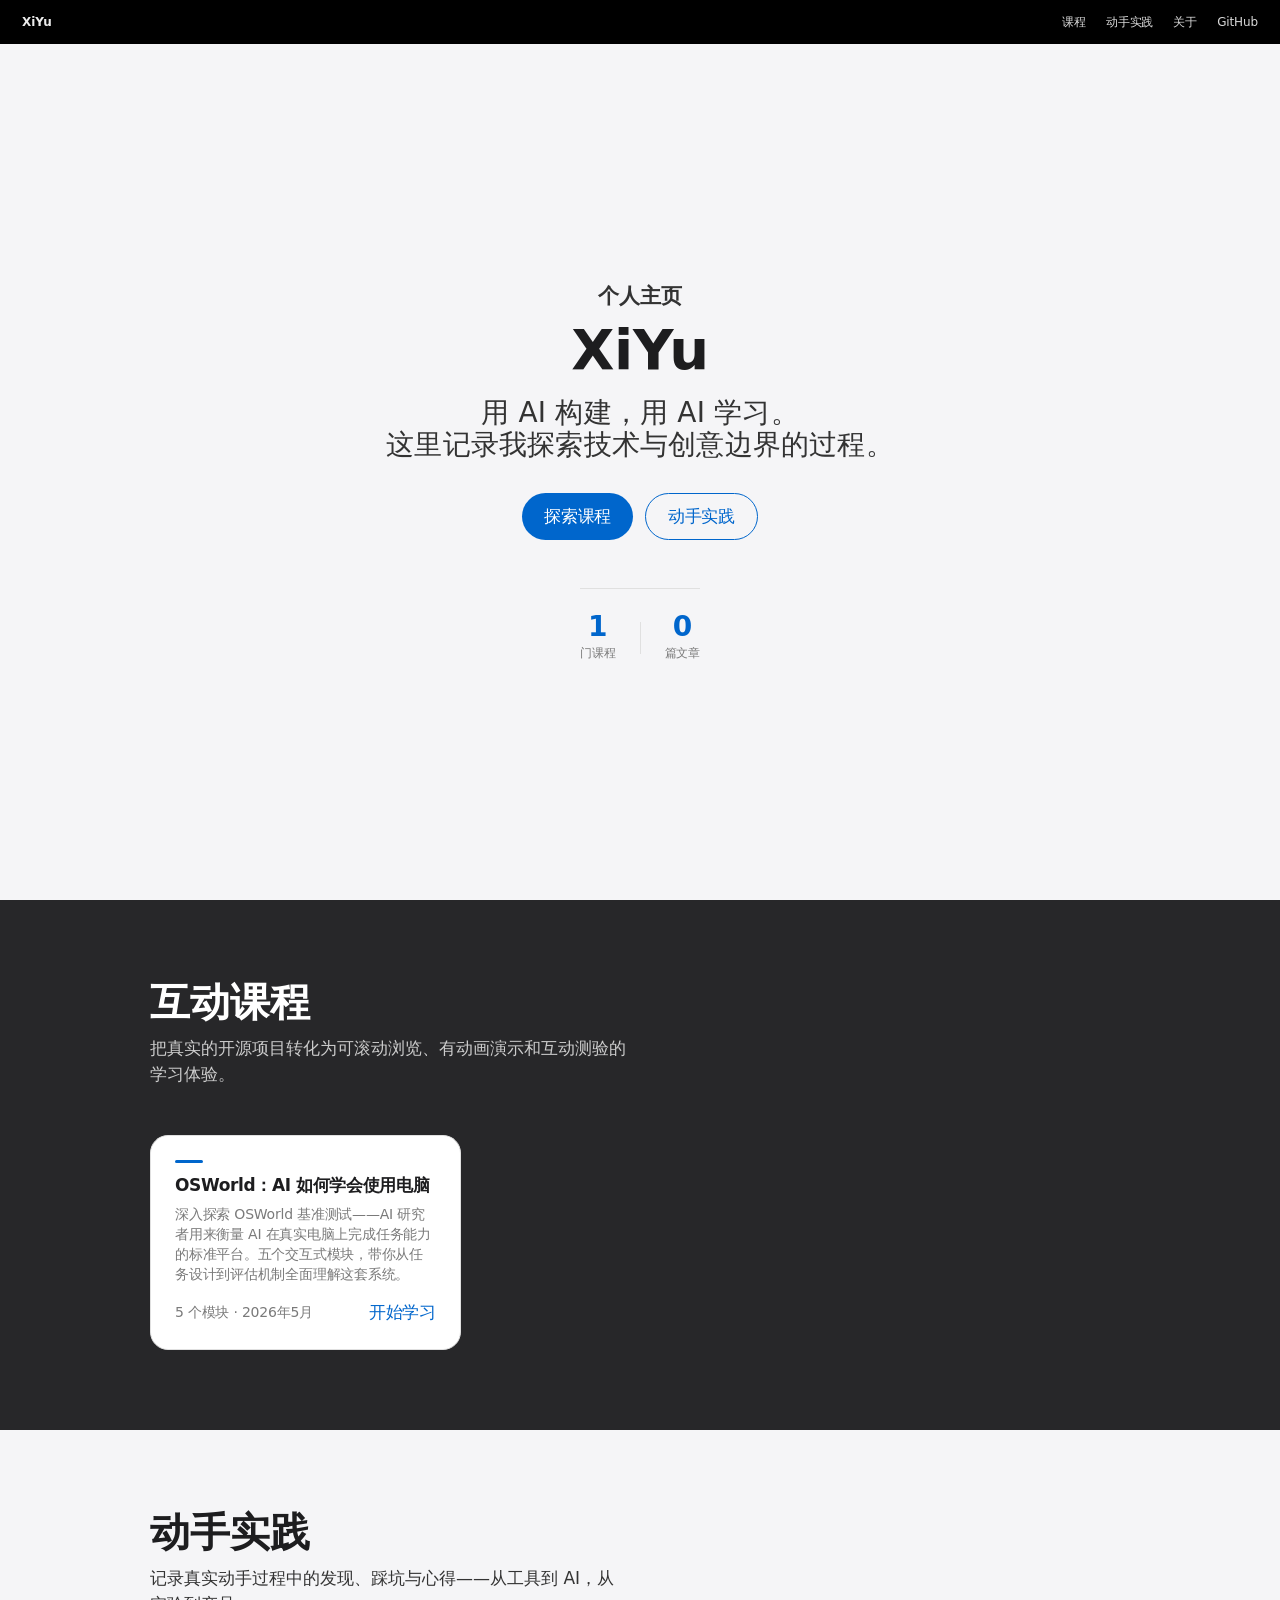
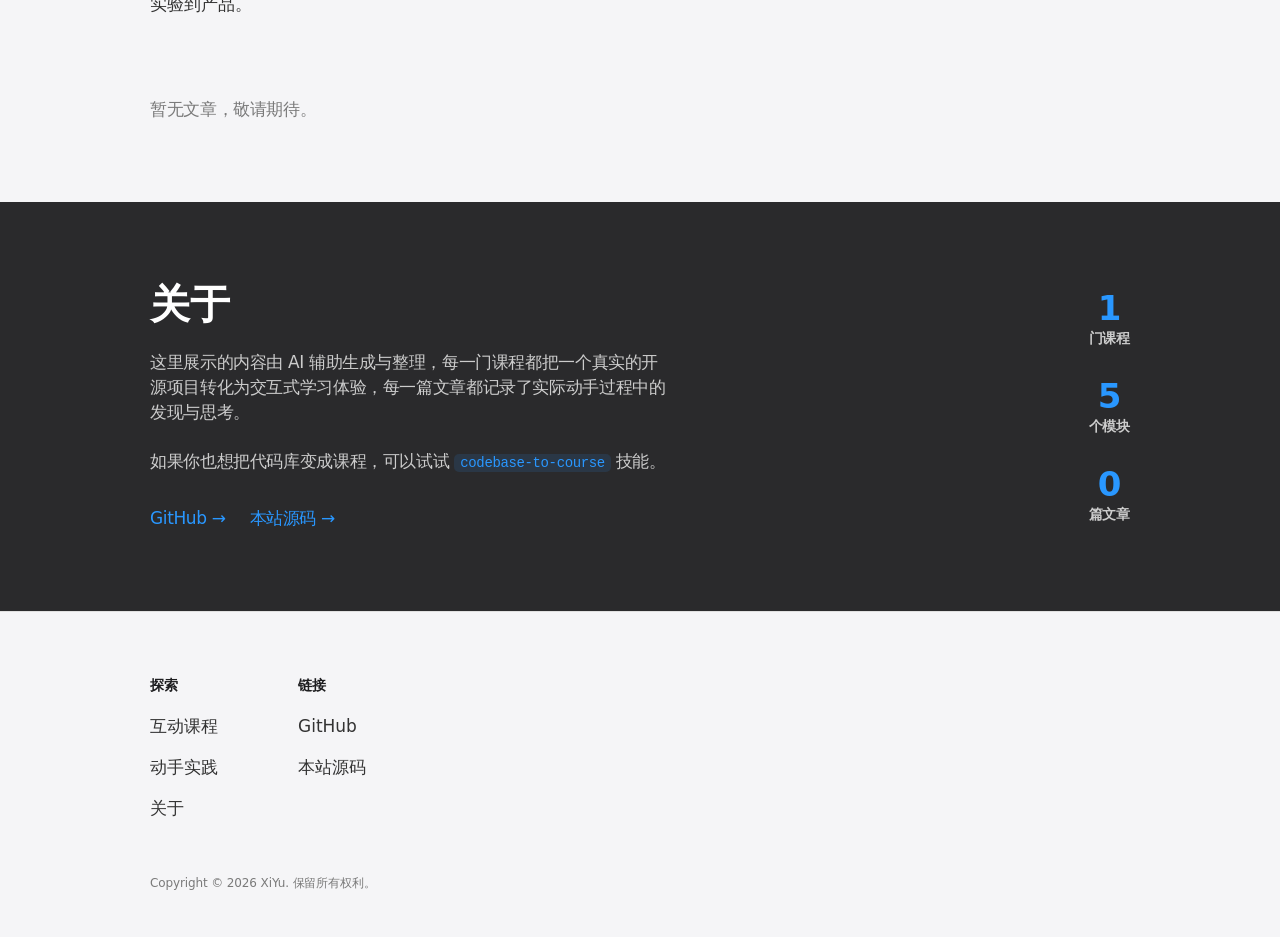
==== index.html @ 448baeff "feat: add 动手实践 article section with Hexo-inspired blog cards - New tile-parchment section with artic" ====
<!DOCTYPE html>
<html lang="zh-CN">
<head>
  <meta charset="UTF-8">
  <meta name="viewport" content="width=device-width, initial-scale=1.0">
  <title>XiYu · 个人主页</title>
  <link rel="stylesheet" href="styles.css">
</head>
<body>

  <!-- ── Global Nav ─────────────────────────────────── -->
  <nav class="global-nav" id="global-nav">
    <div class="global-nav-inner">
      <a class="nav-wordmark" href="/">XiYu</a>
      <div class="nav-links">
        <a href="#courses">课程</a>
        <a href="#practice">动手实践</a>
        <a href="#about">关于</a>
        <a href="https://github.com/xyluorui" target="_blank" rel="noopener">GitHub</a>
      </div>
      <button class="nav-hamburger" id="nav-hamburger" aria-label="菜单">
        <span></span><span></span><span></span>
      </button>
    </div>
    <div class="nav-drawer" id="nav-drawer">
      <a href="#courses">课程</a>
      <a href="#practice">动手实践</a>
      <a href="#about">关于</a>
      <a href="https://github.com/xyluorui" target="_blank" rel="noopener">GitHub</a>
    </div>
  </nav>

  <main>

    <!-- ── Tile 1: Hero (canvas-parchment) ───────────── -->
    <section class="tile tile-parchment hero-tile" id="hero">
      <div class="tile-inner tile-center">
        <p class="hero-eyebrow">个人主页</p>
        <h1 class="hero-display">XiYu</h1>
        <p class="hero-lead">用 AI 构建，用 AI 学习。<br>这里记录我探索技术与创意边界的过程。</p>
        <div class="cta-row">
          <a href="#courses" class="btn-primary">探索课程</a>
          <a href="#practice" class="btn-secondary">动手实践</a>
        </div>
        <div class="hero-meta">
          <a href="#courses" class="hero-meta-item" id="hero-stat-courses">
            <span class="hero-meta-num">–</span>
            <span class="hero-meta-label">门课程</span>
          </a>
          <div class="hero-meta-divider"></div>
          <a href="#practice" class="hero-meta-item" id="hero-stat-articles">
            <span class="hero-meta-num">–</span>
            <span class="hero-meta-label">篇文章</span>
          </a>
        </div>
      </div>
    </section>

    <!-- ── Tile 2: Courses (surface-tile-1, dark) ─────── -->
    <section class="tile tile-dark" id="courses">
      <div class="tile-inner">
        <div class="tile-header">
          <div class="tile-header-row">
            <div>
              <h2 class="display-lg">互动课程</h2>
              <p class="tile-desc">把真实的开源项目转化为可滚动浏览、有动画演示和互动测验的学习体验。</p>
            </div>
          </div>
        </div>
        <div class="course-grid" id="course-grid">
          <div class="course-skeleton"></div>
          <div class="course-skeleton"></div>
          <div class="course-skeleton"></div>
        </div>
        <p class="no-content" id="no-courses" style="display:none">暂无课程。</p>
      </div>
    </section>

    <!-- ── Tile 3: Practice (canvas-parchment) ───────── -->
    <section class="tile tile-parchment" id="practice">
      <div class="tile-inner">
        <div class="tile-header">
          <div class="tile-header-row">
            <div>
              <h2 class="display-lg" style="color:var(--ink)">动手实践</h2>
              <p class="tile-desc-light">记录真实动手过程中的发现、踩坑与心得——从工具到 AI，从实验到产品。</p>
            </div>
          </div>
        </div>
        <div class="article-grid" id="article-grid">
          <div class="article-skeleton"></div>
          <div class="article-skeleton"></div>
          <div class="article-skeleton"></div>
          <div class="article-skeleton"></div>
        </div>
        <p class="no-content" id="no-articles" style="display:none">暂无文章，敬请期待。</p>
      </div>
    </section>

    <!-- ── Tile 4: About (surface-tile-2, dark) ──────── -->
    <section class="tile tile-dark-2" id="about">
      <div class="tile-inner about-grid">
        <div class="about-copy">
          <h2 class="display-lg">关于</h2>
          <p class="about-body">这里展示的内容由 AI 辅助生成与整理，每一门课程都把一个真实的开源项目转化为交互式学习体验，每一篇文章都记录了实际动手过程中的发现与思考。</p>
          <p class="about-body">如果你也想把代码库变成课程，可以试试 <code>codebase-to-course</code> 技能。</p>
          <div class="about-links">
            <a href="https://github.com/xyluorui" target="_blank" rel="noopener" class="about-link">GitHub →</a>
            <a href="https://github.com/xyluorui/XiYu-s-Personal-Homepage" target="_blank" rel="noopener" class="about-link">本站源码 →</a>
          </div>
        </div>
        <div class="stat-stack">
          <div class="stat-item">
            <span class="stat-num" id="stat-courses">–</span>
            <span class="stat-label">门课程</span>
          </div>
          <div class="stat-item">
            <span class="stat-num" id="stat-modules">–</span>
            <span class="stat-label">个模块</span>
          </div>
          <div class="stat-item">
            <span class="stat-num" id="stat-articles">–</span>
            <span class="stat-label">篇文章</span>
          </div>
        </div>
      </div>
    </section>

  </main>

  <!-- ── Footer (canvas-parchment) ─────────────────── -->
  <footer class="site-footer">
    <div class="footer-inner">
      <div class="footer-top">
        <div class="footer-cols">
          <div class="footer-col">
            <span class="footer-heading">探索</span>
            <a href="#courses">互动课程</a>
            <a href="#practice">动手实践</a>
            <a href="#about">关于</a>
          </div>
          <div class="footer-col">
            <span class="footer-heading">链接</span>
            <a href="https://github.com/xyluorui" target="_blank" rel="noopener">GitHub</a>
            <a href="https://github.com/xyluorui/XiYu-s-Personal-Homepage" target="_blank" rel="noopener">本站源码</a>
          </div>
        </div>
      </div>
      <div class="footer-legal">
        <p>Copyright © 2026 XiYu. 保留所有权利。</p>
      </div>
    </div>
  </footer>

  <script src="main.js"></script>
</body>
</html>
---- styles.css ----
/* ─────────────────────────────────────────────────────
   Design tokens — Apple (DESIGN.md)
   ───────────────────────────────────────────────────── */
:root {
  --font-display: "SF Pro Display", system-ui, -apple-system, BlinkMacSystemFont, sans-serif;
  --font-text:    "SF Pro Text",    system-ui, -apple-system, BlinkMacSystemFont, sans-serif;
  --font-mono:    "SF Mono", "Fira Mono", "JetBrains Mono", monospace;

  /* Colors */
  --primary:            #0066cc;
  --primary-focus:      #0071e3;
  --primary-on-dark:    #2997ff;
  --ink:                #1d1d1f;
  --ink-muted-80:       #333333;
  --ink-muted-48:       #7a7a7a;
  --body-muted:         #cccccc;
  --canvas:             #ffffff;
  --canvas-parchment:   #f5f5f7;
  --surface-pearl:      #fafafc;
  --surface-tile-1:     #272729;
  --surface-tile-2:     #2a2a2c;
  --surface-black:      #000000;
  --hairline:           #e0e0e0;
  --divider-soft:       rgba(0,0,0,.06);

  /* Radius */
  --r-xs:   5px;
  --r-sm:   8px;
  --r-md:   11px;
  --r-lg:   18px;
  --r-pill: 9999px;

  /* Spacing */
  --sp-xxs:     4px;
  --sp-xs:      8px;
  --sp-sm:      12px;
  --sp-md:      17px;
  --sp-lg:      24px;
  --sp-xl:      32px;
  --sp-xxl:     48px;
  --sp-section: 80px;

  /* Category palette */
  --cat-tool:    #0066cc;
  --cat-ai:      #1d7a4a;
  --cat-tutorial:#b07d2a;
  --cat-think:   #6b4fa0;
  --cat-project: #8e3a2e;
  --cat-exp:     #2a6b7a;
}

/* ── Reset ─────────────────────────────────────────── */
*, *::before, *::after { box-sizing: border-box; margin: 0; padding: 0; }
html { scroll-behavior: smooth; }
body {
  font-family: var(--font-text);
  font-size: 17px;
  font-weight: 400;
  line-height: 1.47;
  letter-spacing: -0.374px;
  color: var(--ink);
  background: var(--canvas-parchment);
  -webkit-font-smoothing: antialiased;
}
a { color: inherit; text-decoration: none; }
img { display: block; max-width: 100%; }

/* ── Global Nav ────────────────────────────────────── */
.global-nav {
  position: sticky;
  top: 0;
  z-index: 200;
  background: var(--surface-black);
}

.global-nav-inner {
  max-width: 1440px;
  margin: 0 auto;
  padding: 0 22px;
  height: 44px;
  display: flex;
  align-items: center;
  justify-content: space-between;
}

.nav-wordmark {
  font-family: var(--font-text);
  font-size: 12px;
  font-weight: 600;
  line-height: 1;
  letter-spacing: 0;
  color: rgba(255,255,255,.92);
  flex-shrink: 0;
}

.nav-links {
  display: flex;
  align-items: center;
  gap: 20px;
}

.nav-links a {
  font-size: 12px;
  font-weight: 400;
  line-height: 1;
  letter-spacing: -0.12px;
  color: rgba(255,255,255,.85);
  transition: color .12s;
  white-space: nowrap;
}
.nav-links a:hover  { color: #fff; }

/* Hamburger — hidden on desktop */
.nav-hamburger {
  display: none;
  flex-direction: column;
  gap: 5px;
  background: none;
  border: none;
  cursor: pointer;
  padding: 4px;
}
.nav-hamburger span {
  display: block;
  width: 18px;
  height: 1.5px;
  background: rgba(255,255,255,.85);
  border-radius: 1px;
  transition: opacity .15s;
}

/* Nav drawer — mobile only */
.nav-drawer {
  display: none;
  flex-direction: column;
  background: #111;
  padding: 8px 0 12px;
  border-top: 1px solid rgba(255,255,255,.08);
}
.nav-drawer a {
  font-size: 14px;
  font-weight: 400;
  color: rgba(255,255,255,.85);
  padding: 10px 22px;
}
.nav-drawer a:hover { color: #fff; }
.nav-drawer.open { display: flex; }

/* ── Tiles ─────────────────────────────────────────── */
.tile { width: 100%; padding: var(--sp-section) 22px; }
.tile-parchment { background: var(--canvas-parchment); color: var(--ink); }
.tile-dark      { background: var(--surface-tile-1);   color: #fff; }
.tile-dark-2    { background: var(--surface-tile-2);   color: #fff; }

.tile-inner { max-width: 980px; margin: 0 auto; }
.tile-center { text-align: center; }

/* ── Hero ──────────────────────────────────────────── */
.hero-tile {
  min-height: calc(100svh - 44px);
  display: flex;
  align-items: center;
}

/* hero-eyebrow: tagline 21px/600/0.231px */
.hero-eyebrow {
  font-family: var(--font-display);
  font-size: 21px;
  font-weight: 600;
  letter-spacing: 0.231px;
  color: var(--ink-muted-80);
  margin-bottom: var(--sp-xs);
}

/* hero-display: 56px/600/1.07/-0.28px */
.hero-display {
  font-family: var(--font-display);
  font-size: clamp(40px, 6vw, 56px);
  font-weight: 600;
  line-height: 1.07;
  letter-spacing: -0.28px;
  color: var(--ink);
  margin-bottom: var(--sp-md);
}

/* lead: 28px/400/1.14/0.196px */
.hero-lead {
  font-family: var(--font-display);
  font-size: clamp(19px, 2.5vw, 28px);
  font-weight: 400;
  line-height: 1.14;
  letter-spacing: 0.196px;
  color: var(--ink-muted-80);
  margin-bottom: var(--sp-xl);
}

.cta-row {
  display: flex;
  gap: var(--sp-sm);
  justify-content: center;
  flex-wrap: wrap;
  margin-bottom: var(--sp-xxl);
}

/* Hero meta strip */
.hero-meta {
  display: inline-flex;
  align-items: center;
  gap: var(--sp-lg);
  border-top: 1px solid var(--hairline);
  padding-top: var(--sp-lg);
}
.hero-meta-item {
  display: flex;
  flex-direction: column;
  align-items: center;
  gap: 4px;
  color: inherit;
  transition: opacity .15s;
}
.hero-meta-item:hover { opacity: .7; }
.hero-meta-num {
  font-family: var(--font-display);
  font-size: 28px;
  font-weight: 600;
  letter-spacing: -0.28px;
  color: var(--primary);
  line-height: 1;
}
.hero-meta-label {
  font-size: 12px;
  letter-spacing: -0.12px;
  color: var(--ink-muted-48);
}
.hero-meta-divider {
  width: 1px;
  height: 32px;
  background: var(--hairline);
}

/* ── Buttons ───────────────────────────────────────── */
/* button-primary: Action Blue, pill, 17px, 11×22px */
.btn-primary {
  display: inline-block;
  background: var(--primary);
  color: #fff;
  font-size: 17px;
  font-weight: 400;
  letter-spacing: -0.374px;
  padding: 11px 22px;
  border-radius: var(--r-pill);
  transition: background .12s, transform .1s;
}
.btn-primary:hover  { background: var(--primary-focus); }
.btn-primary:active { transform: scale(.95); }

/* button-secondary-pill: ghost */
.btn-secondary {
  display: inline-block;
  background: transparent;
  color: var(--primary);
  font-size: 17px;
  font-weight: 400;
  letter-spacing: -0.374px;
  padding: 10px 22px;
  border-radius: var(--r-pill);
  border: 1px solid var(--primary);
  transition: background .12s, transform .1s;
}
.btn-secondary:hover  { background: rgba(0,102,204,.06); }
.btn-secondary:active { transform: scale(.95); }

/* ── display-lg: 40px/600/1.10 ────────────────────── */
.display-lg {
  font-family: var(--font-display);
  font-size: clamp(28px, 4vw, 40px);
  font-weight: 600;
  line-height: 1.10;
  letter-spacing: 0;
  color: inherit;
}

/* ── Tile headers ──────────────────────────────────── */
.tile-header { margin-bottom: var(--sp-xxl); }
.tile-header-row {
  display: flex;
  align-items: flex-end;
  justify-content: space-between;
  gap: var(--sp-xl);
}

/* lead-airy on dark: 17px/300/1.5 */
.tile-desc {
  font-size: 17px;
  font-weight: 300;
  line-height: 1.5;
  letter-spacing: 0;
  color: var(--body-muted);
  margin-top: var(--sp-sm);
  max-width: 480px;
}

/* tile-desc on light tile */
.tile-desc-light {
  font-size: 17px;
  font-weight: 300;
  line-height: 1.5;
  letter-spacing: 0;
  color: var(--ink-muted-80);
  margin-top: var(--sp-sm);
  max-width: 480px;
}

.no-content {
  font-size: 17px;
  font-weight: 400;
  margin-top: var(--sp-xl);
  color: var(--ink-muted-48);
}

/* ── Course cards (store-utility-card) ─────────────── */
.course-grid {
  display: grid;
  grid-template-columns: repeat(auto-fill, minmax(280px, 1fr));
  gap: var(--sp-lg);
}

.course-skeleton {
  height: 200px;
  border-radius: var(--r-lg);
  background: rgba(255,255,255,.07);
  animation: skel-pulse 1.6s ease-in-out infinite;
}

.course-card {
  background: var(--canvas);
  border: 1px solid var(--hairline);
  border-radius: var(--r-lg);
  padding: var(--sp-lg);
  display: flex;
  flex-direction: column;
  gap: var(--sp-xs);
  animation: card-in .35s ease both;
  transition: transform .18s, border-color .18s;
  cursor: pointer;
}
.course-card:hover  { transform: scale(1.012); border-color: rgba(0,102,204,.4); }
.course-card:active { transform: scale(.98); }

.course-card-tab {
  width: 28px;
  height: 3px;
  border-radius: var(--r-pill);
  margin-bottom: var(--sp-xxs);
  flex-shrink: 0;
}

/* body-strong: 17px/600/1.24/-0.374px */
.course-card-title {
  font-size: 17px;
  font-weight: 600;
  line-height: 1.24;
  letter-spacing: -0.374px;
  color: var(--ink);
}

/* caption: 14px/400/1.43/-0.224px */
.course-card-desc {
  font-size: 14px;
  font-weight: 400;
  line-height: 1.43;
  letter-spacing: -0.224px;
  color: var(--ink-muted-48);
  flex: 1;
}

.course-card-meta {
  display: flex;
  align-items: center;
  justify-content: space-between;
  margin-top: var(--sp-xs);
}
.course-card-modules {
  font-size: 14px;
  letter-spacing: -0.224px;
  color: var(--ink-muted-48);
}
.course-card-link {
  font-size: 17px;
  letter-spacing: -0.374px;
  color: var(--primary);
}
.course-card-link:hover { color: var(--primary-focus); }

/* ── Article cards (blog/Hexo-style) ───────────────── */
.article-grid {
  display: grid;
  grid-template-columns: repeat(auto-fill, minmax(420px, 1fr));
  gap: var(--sp-lg);
}

.article-skeleton {
  height: 180px;
  border-radius: var(--r-lg);
  background: var(--canvas);
  border: 1px solid var(--hairline);
  animation: skel-pulse-light 1.6s ease-in-out infinite;
}

@keyframes skel-pulse-light {
  0%, 100% { opacity: .5; }
  50%       { opacity: 1; }
}

/* Article card — wider, text-forward */
.article-card {
  background: var(--canvas);
  border: 1px solid var(--hairline);
  border-radius: var(--r-lg);
  padding: var(--sp-lg) var(--sp-xl);
  display: flex;
  flex-direction: column;
  gap: var(--sp-sm);
  animation: card-in .35s ease both;
  transition: transform .18s, border-color .18s, box-shadow .18s;
  cursor: pointer;
}
.article-card:hover {
  transform: translateY(-2px);
  border-color: rgba(0,102,204,.35);
  box-shadow: 0 4px 20px rgba(0,0,0,.06);
}
.article-card:active { transform: translateY(0); }

/* Top row: categories + date */
.article-card-top {
  display: flex;
  align-items: center;
  justify-content: space-between;
  gap: var(--sp-sm);
}

.article-card-cats {
  display: flex;
  gap: var(--sp-xs);
  flex-wrap: wrap;
}

/* Category pill — small, colored */
.cat-pill {
  display: inline-block;
  font-size: 12px;
  font-weight: 600;
  line-height: 1;
  letter-spacing: -0.12px;
  padding: 4px 10px;
  border-radius: var(--r-pill);
  /* color and bg set inline via JS */
}

/* fine-print: 12px/400/1.0/-0.12px for date */
.article-card-date {
  font-size: 12px;
  font-weight: 400;
  letter-spacing: -0.12px;
  color: var(--ink-muted-48);
  white-space: nowrap;
  flex-shrink: 0;
}

/* tagline: 21px/600/1.19/0.231px */
.article-card-title {
  font-family: var(--font-display);
  font-size: 21px;
  font-weight: 600;
  line-height: 1.19;
  letter-spacing: 0.231px;
  color: var(--ink);
}

/* body: 17px/400/1.47 */
.article-card-excerpt {
  font-size: 17px;
  font-weight: 400;
  line-height: 1.47;
  letter-spacing: -0.374px;
  color: var(--ink-muted-80);
  flex: 1;
  display: -webkit-box;
  -webkit-line-clamp: 2;
  -webkit-box-orient: vertical;
  overflow: hidden;
}

/* text-link style */
.article-card-link {
  display: inline-block;
  font-size: 17px;
  font-weight: 400;
  letter-spacing: -0.374px;
  color: var(--primary);
  margin-top: var(--sp-xxs);
  align-self: flex-start;
}
.article-card-link:hover { color: var(--primary-focus); }

/* ── About tile (dark) ─────────────────────────────── */
.about-grid {
  display: grid;
  grid-template-columns: 1fr auto;
  gap: 80px;
  align-items: center;
}

.about-copy { max-width: 520px; }

/* body on dark: white */
.about-body {
  font-size: 17px;
  font-weight: 400;
  line-height: 1.47;
  letter-spacing: -0.374px;
  color: var(--body-muted);
  margin-top: var(--sp-lg);
}

.about-body code {
  font-family: var(--font-mono);
  font-size: 14px;
  color: var(--primary-on-dark);
  background: rgba(41,151,255,.12);
  padding: 1px 6px;
  border-radius: var(--r-xs);
}

.about-links {
  display: flex;
  gap: var(--sp-lg);
  margin-top: var(--sp-xl);
}
/* text-link-on-dark: primary-on-dark #2997ff */
.about-link {
  font-size: 17px;
  letter-spacing: -0.374px;
  color: var(--primary-on-dark);
}
.about-link:hover { opacity: .8; }

/* Stats */
.stat-stack {
  display: flex;
  flex-direction: column;
  gap: var(--sp-xl);
  text-align: center;
}

/* display-md: 34px/600/1.47/-0.374px — on dark uses primary-on-dark */
.stat-num {
  display: block;
  font-family: var(--font-display);
  font-size: 34px;
  font-weight: 600;
  line-height: 1;
  letter-spacing: -0.374px;
  color: var(--primary-on-dark);
}

/* caption-strong: 14px/600/-0.224px */
.stat-label {
  display: block;
  font-size: 14px;
  font-weight: 600;
  line-height: 1.29;
  letter-spacing: -0.224px;
  color: var(--body-muted);
  margin-top: var(--sp-xxs);
}

/* ── Footer ────────────────────────────────────────── */
.site-footer {
  background: var(--canvas-parchment);
  padding: 64px 22px 48px;
  border-top: 1px solid var(--hairline);
}
.footer-inner { max-width: 980px; margin: 0 auto; }
.footer-top { margin-bottom: var(--sp-xxl); }
.footer-cols { display: flex; gap: 80px; }
.footer-col { display: flex; flex-direction: column; }

/* caption-strong for headings */
.footer-heading {
  font-size: 14px;
  font-weight: 600;
  line-height: 1.29;
  letter-spacing: -0.224px;
  color: var(--ink);
  margin-bottom: var(--sp-sm);
}

/* dense-link: 17px/400/2.41/0 */
.footer-col a {
  font-size: 17px;
  font-weight: 400;
  line-height: 2.41;
  letter-spacing: 0;
  color: var(--ink-muted-80);
  transition: color .12s;
}
.footer-col a:hover { color: var(--primary); }

/* fine-print: 12px/400/1.0/-0.12px */
.footer-legal p {
  font-size: 12px;
  font-weight: 400;
  line-height: 1.0;
  letter-spacing: -0.12px;
  color: var(--ink-muted-48);
}

/* ── Shared animations ─────────────────────────────── */
@keyframes skel-pulse {
  0%, 100% { opacity: .4; }
  50%       { opacity: .75; }
}
@keyframes card-in {
  from { opacity: 0; transform: translateY(10px); }
  to   { opacity: 1; transform: translateY(0); }
}

/* ── Responsive ────────────────────────────────────── */

/* 1068px: small desktop */
@media (max-width: 1068px) {
  .article-grid { grid-template-columns: repeat(auto-fill, minmax(340px, 1fr)); }
}

/* 834px: tablet — nav hamburger */
@media (max-width: 834px) {
  .nav-links    { display: none; }
  .nav-hamburger { display: flex; }
  .about-grid   { grid-template-columns: 1fr; gap: var(--sp-xxl); }
  .stat-stack   { flex-direction: row; justify-content: flex-start; }
}

/* 640px: phone */
@media (max-width: 640px) {
  .tile { padding: 60px 20px; }
  .hero-tile { min-height: auto; padding: 72px 20px 60px; }
  .hero-display { font-size: 34px; }
  .hero-lead    { font-size: 21px; }
  .cta-row { flex-direction: column; align-items: center; }
  .btn-primary, .btn-secondary { width: 100%; max-width: 280px; text-align: center; }
  .article-grid { grid-template-columns: 1fr; }
  .article-card { padding: var(--sp-lg); }
  .article-card-title { font-size: 19px; }
  .footer-cols { gap: var(--sp-xxl); flex-wrap: wrap; }
  .stat-stack { flex-wrap: wrap; }
}

/* 419px: small phone */
@media (max-width: 419px) {
  .hero-display { font-size: 28px; }
  .hero-lead    { font-size: 19px; }
}
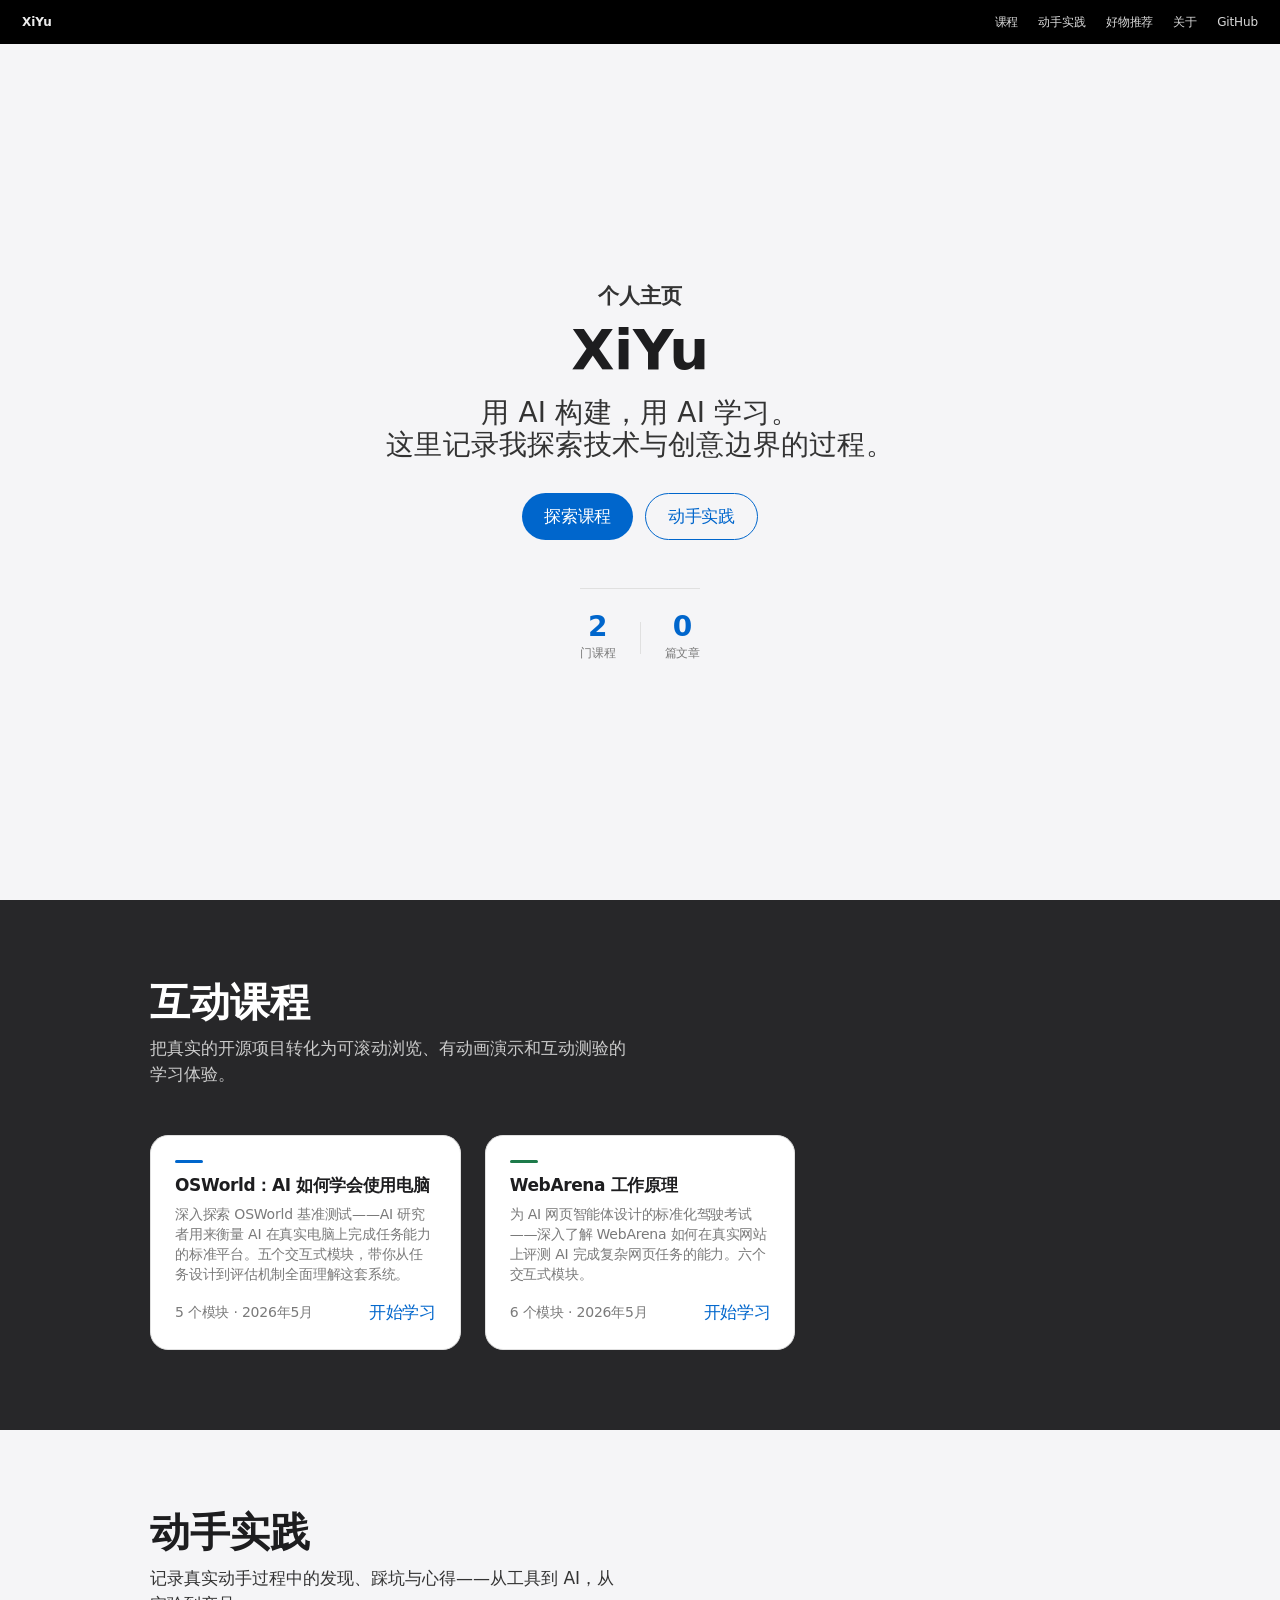
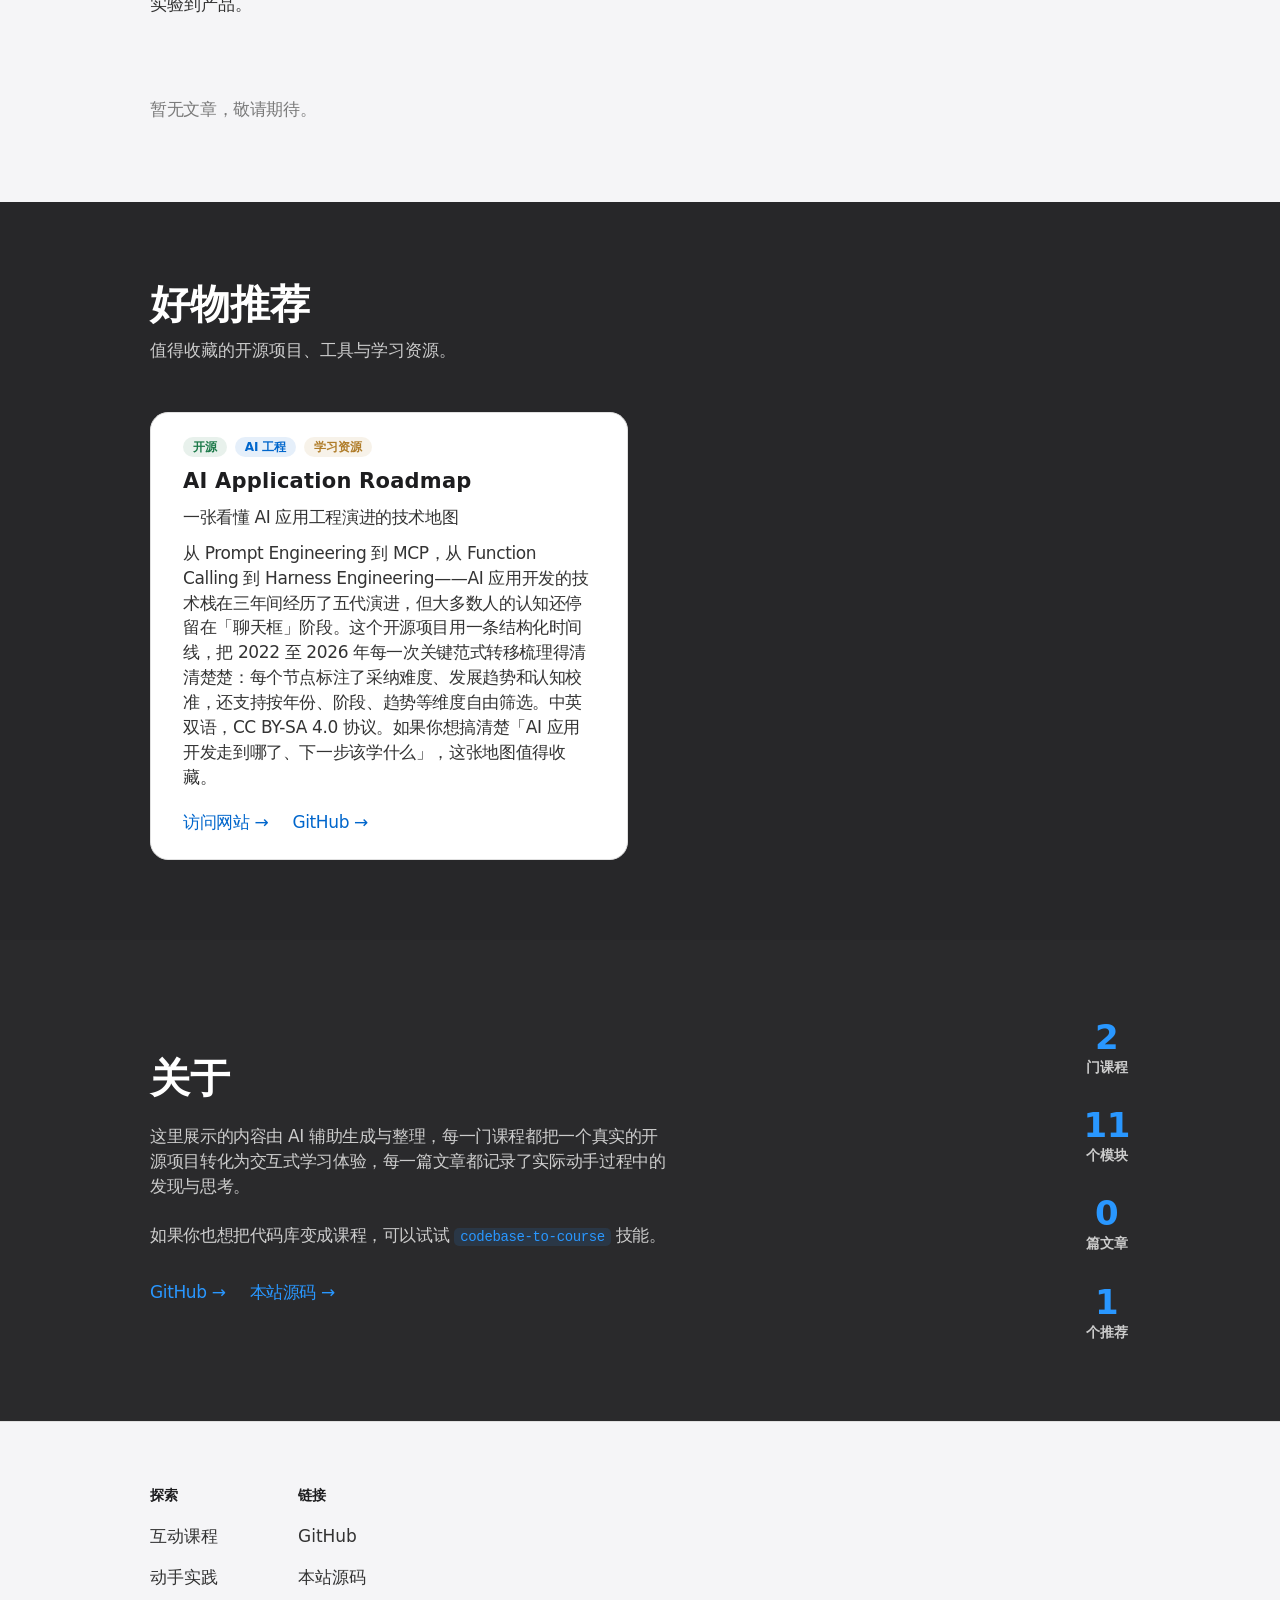
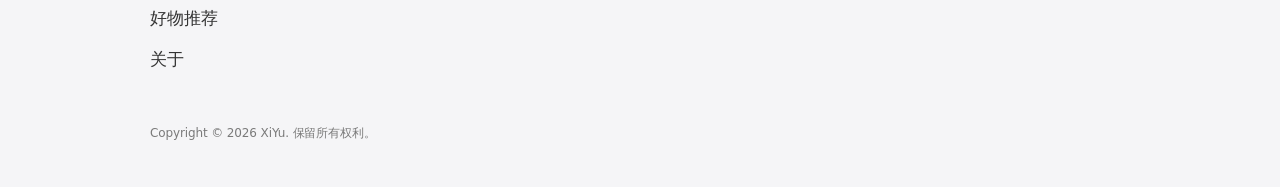
==== commit cce80cde: "feat: add 好物推荐 section with AI Application Roadmap recommendation New editorial-style "好物推荐" module " ====
--- a/index.html
+++ b/index.html
@@ -15,6 +15,7 @@
       <div class="nav-links">
         <a href="#courses">课程</a>
         <a href="#practice">动手实践</a>
+        <a href="#picks">好物推荐</a>
         <a href="#about">关于</a>
         <a href="https://github.com/xyluorui" target="_blank" rel="noopener">GitHub</a>
       </div>
@@ -25,6 +26,7 @@
     <div class="nav-drawer" id="nav-drawer">
       <a href="#courses">课程</a>
       <a href="#practice">动手实践</a>
+      <a href="#picks">好物推荐</a>
       <a href="#about">关于</a>
       <a href="https://github.com/xyluorui" target="_blank" rel="noopener">GitHub</a>
     </div>
@@ -97,7 +99,25 @@
       </div>
     </section>
 
-    <!-- ── Tile 4: About (surface-tile-2, dark) ──────── -->
+    <!-- ── Tile 4: Picks (surface-tile-1, dark) ────── -->
+    <section class="tile tile-dark" id="picks">
+      <div class="tile-inner">
+        <div class="tile-header">
+          <div class="tile-header-row">
+            <div>
+              <h2 class="display-lg">好物推荐</h2>
+              <p class="tile-desc">值得收藏的开源项目、工具与学习资源。</p>
+            </div>
+          </div>
+        </div>
+        <div class="rec-grid" id="rec-grid">
+          <div class="rec-skeleton"></div>
+        </div>
+        <p class="no-content" id="no-recs" style="display:none">暂无推荐。</p>
+      </div>
+    </section>
+
+    <!-- ── Tile 5: About (surface-tile-2, dark) ──────── -->
     <section class="tile tile-dark-2" id="about">
       <div class="tile-inner about-grid">
         <div class="about-copy">
@@ -122,6 +142,10 @@
             <span class="stat-num" id="stat-articles">–</span>
             <span class="stat-label">篇文章</span>
           </div>
+          <div class="stat-item">
+            <span class="stat-num" id="stat-recs">–</span>
+            <span class="stat-label">个推荐</span>
+          </div>
         </div>
       </div>
     </section>
@@ -137,6 +161,7 @@
             <span class="footer-heading">探索</span>
             <a href="#courses">互动课程</a>
             <a href="#practice">动手实践</a>
+            <a href="#picks">好物推荐</a>
             <a href="#about">关于</a>
           </div>
           <div class="footer-col">
--- a/styles.css
+++ b/styles.css
@@ -504,6 +504,95 @@
 }
 .article-card-link:hover { color: var(--primary-focus); }
 
+/* ── Recommendation cards (editorial pick) ────────── */
+.rec-grid {
+  display: grid;
+  grid-template-columns: repeat(auto-fill, minmax(420px, 1fr));
+  gap: var(--sp-lg);
+}
+
+.rec-skeleton {
+  height: 220px;
+  border-radius: var(--r-lg);
+  background: rgba(255,255,255,.07);
+  animation: skel-pulse 1.6s ease-in-out infinite;
+}
+
+.rec-card {
+  background: var(--canvas);
+  border: 1px solid var(--hairline);
+  border-radius: var(--r-lg);
+  padding: var(--sp-lg) var(--sp-xl);
+  display: flex;
+  flex-direction: column;
+  gap: var(--sp-sm);
+  animation: card-in .35s ease both;
+  transition: transform .18s, border-color .18s, box-shadow .18s;
+  cursor: pointer;
+}
+.rec-card:hover {
+  transform: translateY(-2px);
+  border-color: rgba(0,102,204,.35);
+  box-shadow: 0 4px 20px rgba(0,0,0,.06);
+}
+.rec-card:active { transform: translateY(0); }
+
+.rec-card-tags {
+  display: flex;
+  gap: var(--sp-xs);
+  flex-wrap: wrap;
+}
+
+.rec-tag {
+  display: inline-block;
+  font-size: 12px;
+  font-weight: 600;
+  line-height: 1;
+  letter-spacing: -0.12px;
+  padding: 4px 10px;
+  border-radius: var(--r-pill);
+}
+
+.rec-card-title {
+  font-family: var(--font-display);
+  font-size: 21px;
+  font-weight: 600;
+  line-height: 1.19;
+  letter-spacing: 0.231px;
+  color: var(--ink);
+}
+
+.rec-card-tagline {
+  font-size: 17px;
+  font-weight: 500;
+  line-height: 1.35;
+  letter-spacing: -0.374px;
+  color: var(--ink-muted-80);
+}
+
+.rec-card-desc {
+  font-size: 17px;
+  font-weight: 400;
+  line-height: 1.47;
+  letter-spacing: -0.374px;
+  color: var(--ink-muted-80);
+  flex: 1;
+}
+
+.rec-card-actions {
+  display: flex;
+  gap: var(--sp-lg);
+  margin-top: var(--sp-xs);
+}
+
+.rec-card-link {
+  font-size: 17px;
+  font-weight: 400;
+  letter-spacing: -0.374px;
+  color: var(--primary);
+}
+.rec-card-link:hover { color: var(--primary-focus); }
+
 /* ── About tile (dark) ─────────────────────────────── */
 .about-grid {
   display: grid;
@@ -632,6 +721,7 @@
 /* 1068px: small desktop */
 @media (max-width: 1068px) {
   .article-grid { grid-template-columns: repeat(auto-fill, minmax(340px, 1fr)); }
+  .rec-grid     { grid-template-columns: repeat(auto-fill, minmax(340px, 1fr)); }
 }
 
 /* 834px: tablet — nav hamburger */
@@ -651,6 +741,8 @@
   .cta-row { flex-direction: column; align-items: center; }
   .btn-primary, .btn-secondary { width: 100%; max-width: 280px; text-align: center; }
   .article-grid { grid-template-columns: 1fr; }
+  .rec-grid     { grid-template-columns: 1fr; }
+  .rec-card     { padding: var(--sp-lg); }
   .article-card { padding: var(--sp-lg); }
   .article-card-title { font-size: 19px; }
   .footer-cols { gap: var(--sp-xxl); flex-wrap: wrap; }
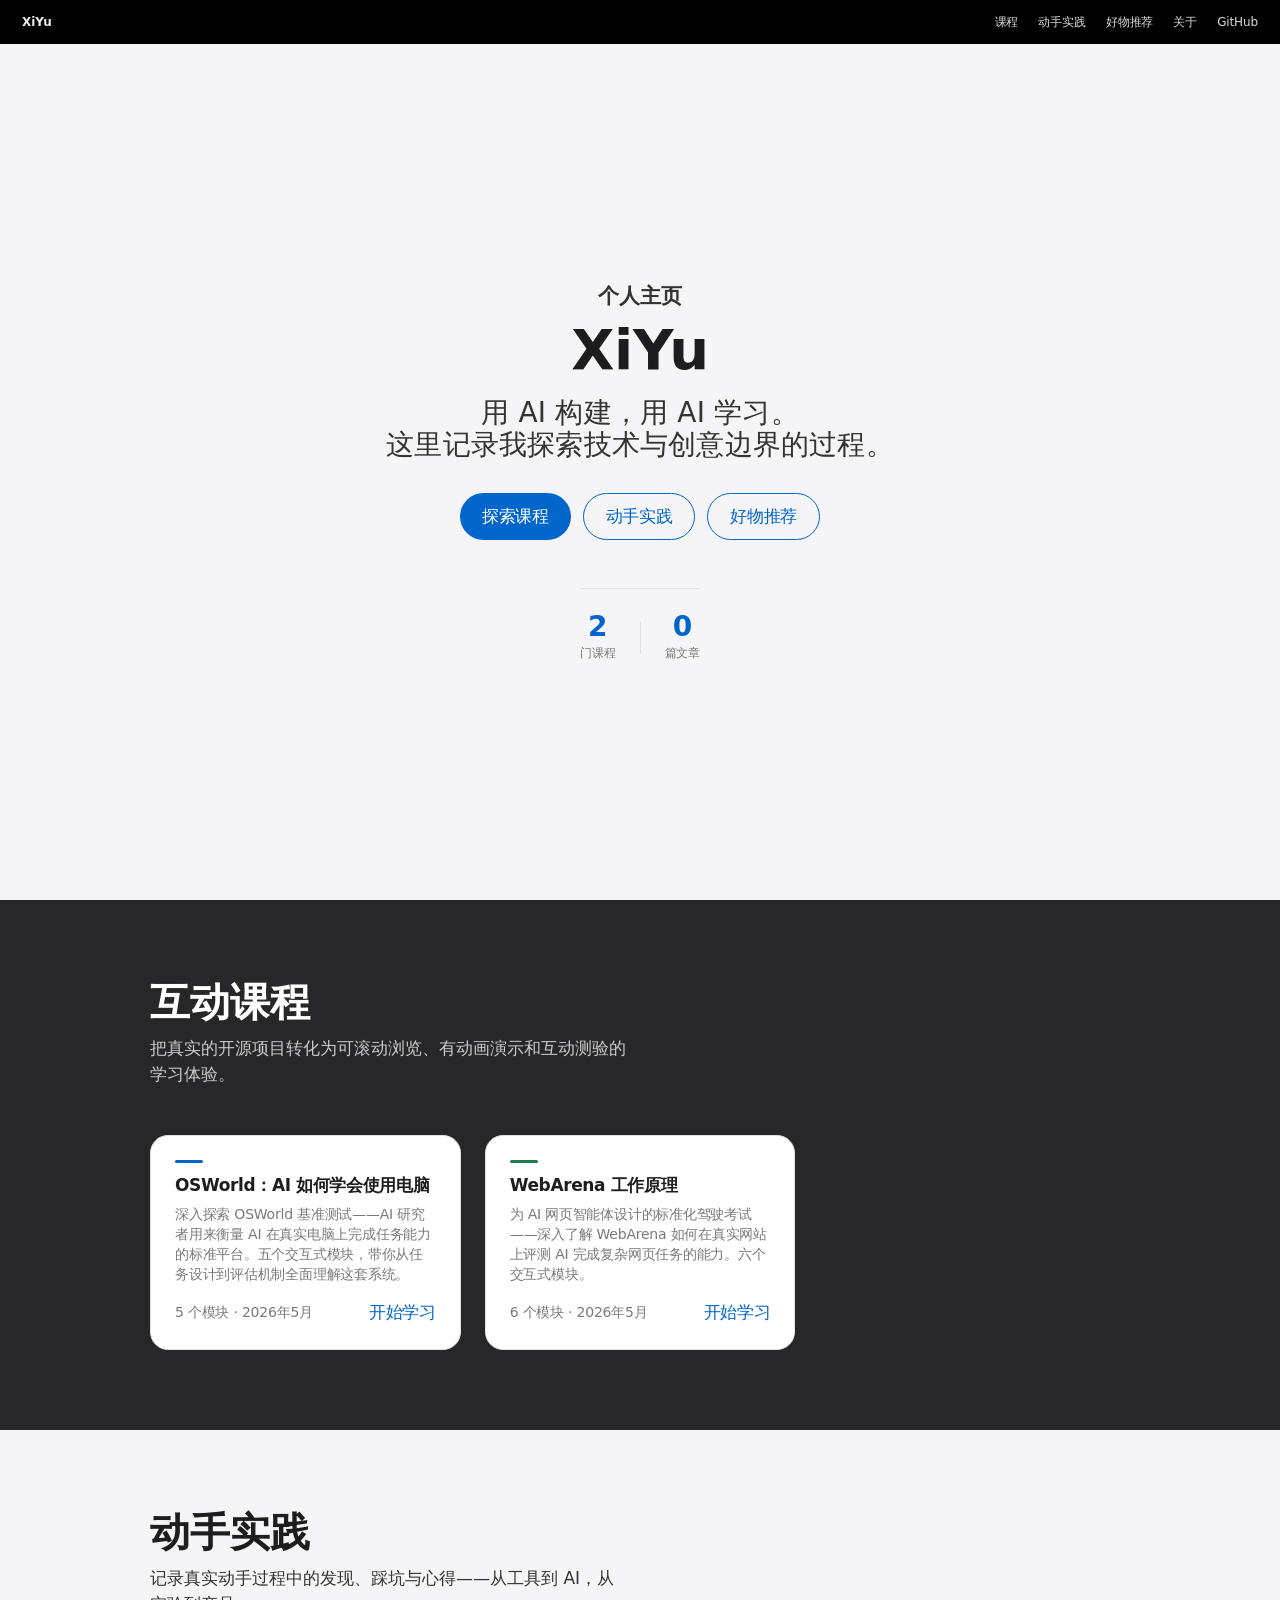
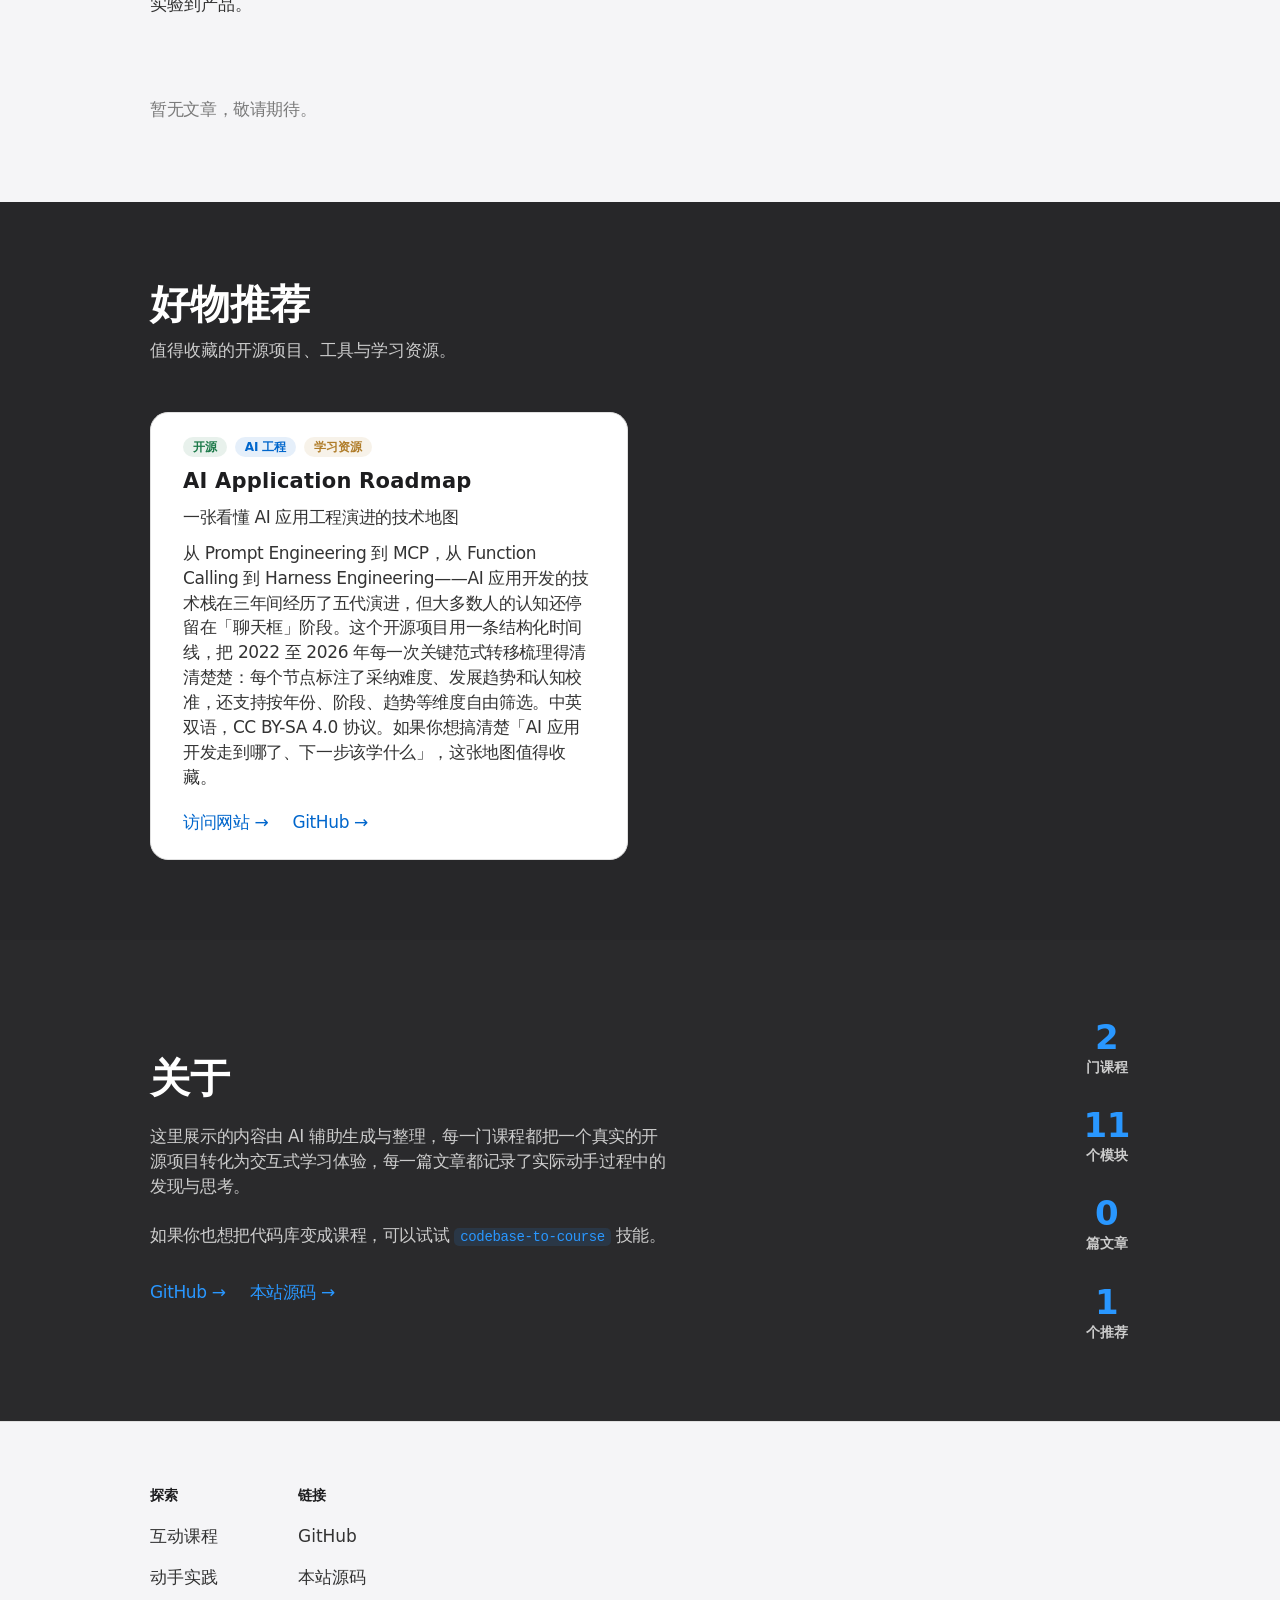
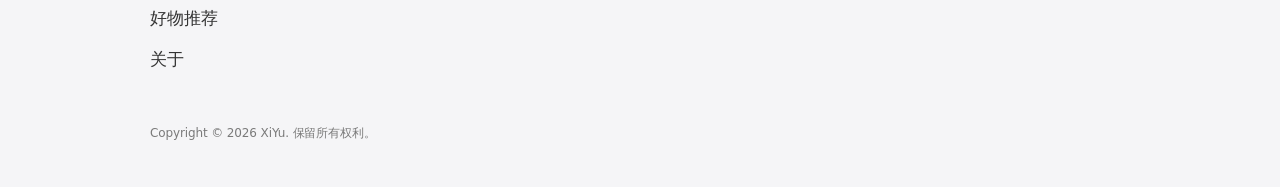
==== commit 82d9837d: "feat: add 好物推荐 CTA button to hero section; add CLAUDE.md Co-Authored-By: Claude Opus 4.7 <noreply@an" ====
--- a/index.html
+++ b/index.html
@@ -11,7 +11,7 @@
   <!-- ── Global Nav ─────────────────────────────────── -->
   <nav class="global-nav" id="global-nav">
     <div class="global-nav-inner">
-      <a class="nav-wordmark" href="/">XiYu</a>
+      <a class="nav-wordmark" href="./">XiYu</a>
       <div class="nav-links">
         <a href="#courses">课程</a>
         <a href="#practice">动手实践</a>
@@ -43,6 +43,7 @@
         <div class="cta-row">
           <a href="#courses" class="btn-primary">探索课程</a>
           <a href="#practice" class="btn-secondary">动手实践</a>
+          <a href="#picks" class="btn-secondary">好物推荐</a>
         </div>
         <div class="hero-meta">
           <a href="#courses" class="hero-meta-item" id="hero-stat-courses">
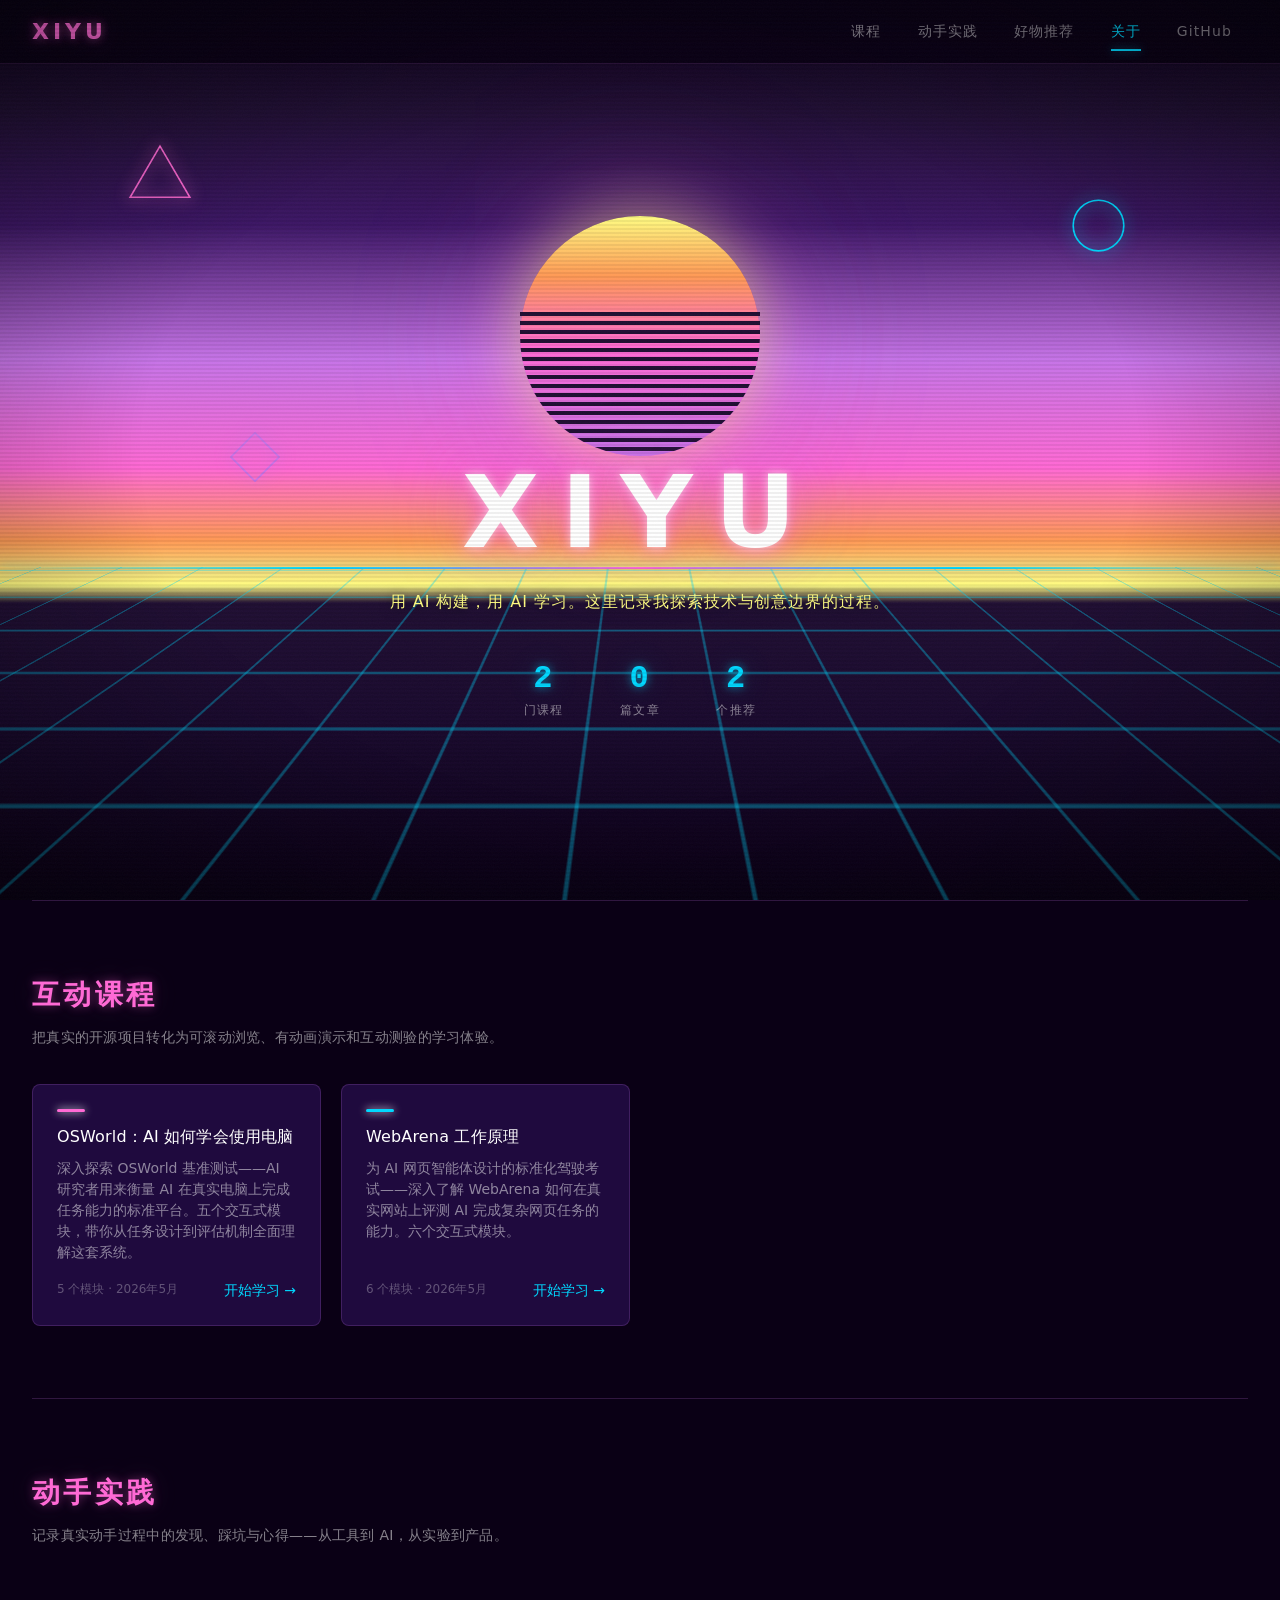
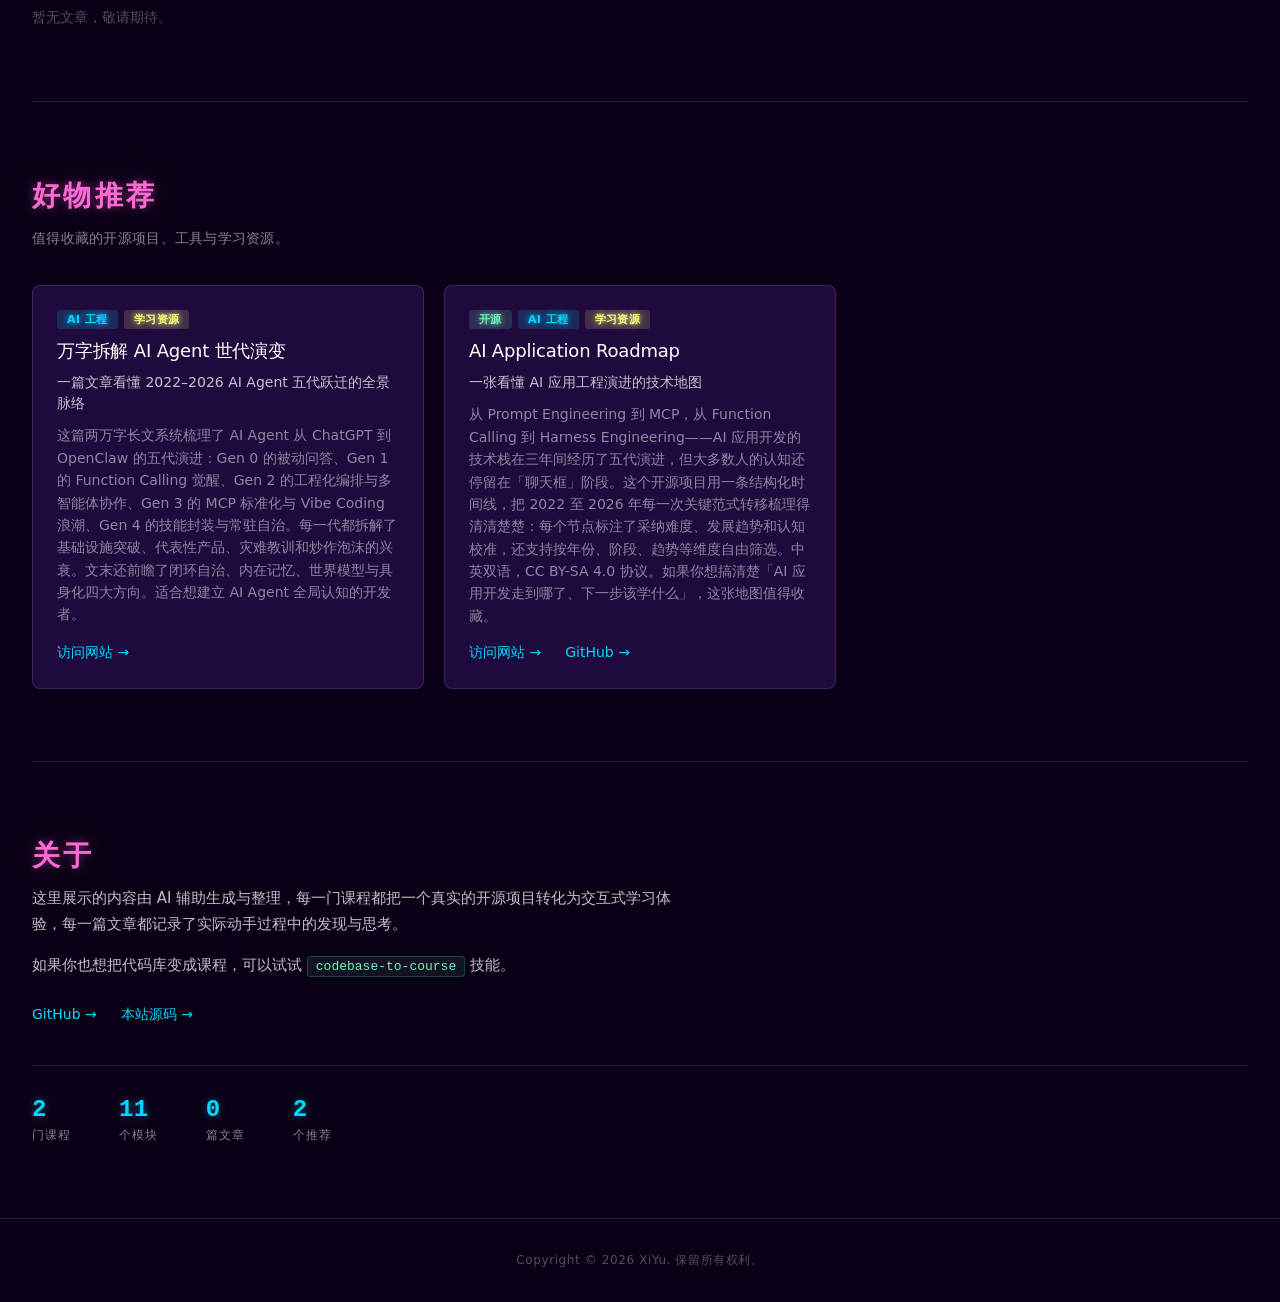
==== commit a5b48ff7: "feat: redesign homepage with vaporwave aesthetic Replace Apple-style design tokens with neon vaporwa" ====
--- a/index.html
+++ b/index.html
@@ -7,175 +7,137 @@
   <link rel="stylesheet" href="styles.css">
 </head>
 <body>
+  <div class="vw-scanlines" aria-hidden="true"></div>
 
-  <!-- ── Global Nav ─────────────────────────────────── -->
-  <nav class="global-nav" id="global-nav">
-    <div class="global-nav-inner">
-      <a class="nav-wordmark" href="./">XiYu</a>
-      <div class="nav-links">
-        <a href="#courses">课程</a>
-        <a href="#practice">动手实践</a>
-        <a href="#picks">好物推荐</a>
-        <a href="#about">关于</a>
-        <a href="https://github.com/xyluorui" target="_blank" rel="noopener">GitHub</a>
-      </div>
+  <!-- ── Nav ──────────────────────────────────────────── -->
+  <header class="site-nav" id="site-nav">
+    <nav class="nav-inner">
+      <a class="nav-brand" href="./">XiYu</a>
+      <ul class="nav-links" id="nav-links">
+        <li><a href="#courses" class="nav-link" data-section="courses">课程</a></li>
+        <li><a href="#practice" class="nav-link" data-section="practice">动手实践</a></li>
+        <li><a href="#picks" class="nav-link" data-section="picks">好物推荐</a></li>
+        <li><a href="#about" class="nav-link" data-section="about">关于</a></li>
+        <li><a href="https://github.com/xyluorui" class="nav-link" target="_blank" rel="noopener">GitHub</a></li>
+      </ul>
       <button class="nav-hamburger" id="nav-hamburger" aria-label="菜单">
         <span></span><span></span><span></span>
       </button>
+    </nav>
+    <div class="nav-mobile" id="nav-mobile">
+      <a href="#courses" class="nav-mobile-link">课程</a>
+      <a href="#practice" class="nav-mobile-link">动手实践</a>
+      <a href="#picks" class="nav-mobile-link">好物推荐</a>
+      <a href="#about" class="nav-mobile-link">关于</a>
+      <a href="https://github.com/xyluorui" class="nav-mobile-link" target="_blank" rel="noopener">GitHub</a>
     </div>
-    <div class="nav-drawer" id="nav-drawer">
-      <a href="#courses">课程</a>
-      <a href="#practice">动手实践</a>
-      <a href="#picks">好物推荐</a>
-      <a href="#about">关于</a>
-      <a href="https://github.com/xyluorui" target="_blank" rel="noopener">GitHub</a>
-    </div>
-  </nav>
+  </header>
 
-  <main>
+  <main id="main-content" class="main-content">
 
-    <!-- ── Tile 1: Hero (canvas-parchment) ───────────── -->
-    <section class="tile tile-parchment hero-tile" id="hero">
-      <div class="tile-inner tile-center">
-        <p class="hero-eyebrow">个人主页</p>
-        <h1 class="hero-display">XiYu</h1>
-        <p class="hero-lead">用 AI 构建，用 AI 学习。<br>这里记录我探索技术与创意边界的过程。</p>
-        <div class="cta-row">
-          <a href="#courses" class="btn-primary">探索课程</a>
-          <a href="#practice" class="btn-secondary">动手实践</a>
-          <a href="#picks" class="btn-secondary">好物推荐</a>
+    <!-- ── Hero ─────────────────────────────────────── -->
+    <section class="hero" id="hero">
+      <!-- ── Vaporwave Scene ── -->
+      <div class="vw-sun" aria-hidden="true"></div>
+      <div class="vw-horizon" aria-hidden="true"></div>
+      <div class="vw-grid-floor" aria-hidden="true"></div>
+
+      <!-- Floating neon geometry -->
+      <div class="vw-geo vw-geo-1" aria-hidden="true">
+        <svg viewBox="0 0 60 52" fill="none"><polygon points="30,2 58,50 2,50" stroke="#ff6ad5" stroke-width="1.5"/></svg>
+      </div>
+      <div class="vw-geo vw-geo-2" aria-hidden="true">
+        <svg viewBox="0 0 50 50" fill="none"><circle cx="25" cy="25" r="23" stroke="#00d8ff" stroke-width="1.5"/></svg>
+      </div>
+      <div class="vw-geo vw-geo-3" aria-hidden="true">
+        <svg viewBox="0 0 44 44" fill="none"><rect x="7" y="7" width="30" height="30" stroke="#c774e8" stroke-width="1.5" transform="rotate(45,22,22)"/></svg>
+      </div>
+
+      <h1 class="hero-title">XiYu</h1>
+      <p class="hero-subtitle">用 AI 构建，用 AI 学习。这里记录我探索技术与创意边界的过程。</p>
+      <div class="hero-stats">
+        <div class="hero-stat">
+          <span class="hero-stat-num" id="hero-stat-courses">–</span>
+          <span class="hero-stat-label">门课程</span>
         </div>
-        <div class="hero-meta">
-          <a href="#courses" class="hero-meta-item" id="hero-stat-courses">
-            <span class="hero-meta-num">–</span>
-            <span class="hero-meta-label">门课程</span>
-          </a>
-          <div class="hero-meta-divider"></div>
-          <a href="#practice" class="hero-meta-item" id="hero-stat-articles">
-            <span class="hero-meta-num">–</span>
-            <span class="hero-meta-label">篇文章</span>
-          </a>
+        <div class="hero-stat">
+          <span class="hero-stat-num" id="hero-stat-articles">–</span>
+          <span class="hero-stat-label">篇文章</span>
+        </div>
+        <div class="hero-stat">
+          <span class="hero-stat-num" id="hero-stat-recs">–</span>
+          <span class="hero-stat-label">个推荐</span>
         </div>
       </div>
     </section>
 
-    <!-- ── Tile 2: Courses (surface-tile-1, dark) ─────── -->
-    <section class="tile tile-dark" id="courses">
-      <div class="tile-inner">
-        <div class="tile-header">
-          <div class="tile-header-row">
-            <div>
-              <h2 class="display-lg">互动课程</h2>
-              <p class="tile-desc">把真实的开源项目转化为可滚动浏览、有动画演示和互动测验的学习体验。</p>
-            </div>
-          </div>
-        </div>
-        <div class="course-grid" id="course-grid">
-          <div class="course-skeleton"></div>
-          <div class="course-skeleton"></div>
-          <div class="course-skeleton"></div>
-        </div>
-        <p class="no-content" id="no-courses" style="display:none">暂无课程。</p>
+    <!-- ── Courses ──────────────────────────────────── -->
+    <section class="content-section" id="courses">
+      <h2 class="section-title">互动课程</h2>
+      <p class="section-desc">把真实的开源项目转化为可滚动浏览、有动画演示和互动测验的学习体验。</p>
+      <div class="course-grid" id="course-grid">
+        <div class="skeleton"></div>
+        <div class="skeleton"></div>
+        <div class="skeleton"></div>
       </div>
+      <p class="no-content" id="no-courses" style="display:none">暂无课程。</p>
     </section>
 
-    <!-- ── Tile 3: Practice (canvas-parchment) ───────── -->
-    <section class="tile tile-parchment" id="practice">
-      <div class="tile-inner">
-        <div class="tile-header">
-          <div class="tile-header-row">
-            <div>
-              <h2 class="display-lg" style="color:var(--ink)">动手实践</h2>
-              <p class="tile-desc-light">记录真实动手过程中的发现、踩坑与心得——从工具到 AI，从实验到产品。</p>
-            </div>
-          </div>
-        </div>
-        <div class="article-grid" id="article-grid">
-          <div class="article-skeleton"></div>
-          <div class="article-skeleton"></div>
-          <div class="article-skeleton"></div>
-          <div class="article-skeleton"></div>
-        </div>
-        <p class="no-content" id="no-articles" style="display:none">暂无文章，敬请期待。</p>
+    <!-- ── Practice ─────────────────────────────────── -->
+    <section class="content-section" id="practice">
+      <h2 class="section-title">动手实践</h2>
+      <p class="section-desc">记录真实动手过程中的发现、踩坑与心得——从工具到 AI，从实验到产品。</p>
+      <div class="article-grid" id="article-grid">
+        <div class="skeleton"></div>
+        <div class="skeleton"></div>
       </div>
+      <p class="no-content" id="no-articles" style="display:none">暂无文章，敬请期待。</p>
     </section>
 
-    <!-- ── Tile 4: Picks (surface-tile-1, dark) ────── -->
-    <section class="tile tile-dark" id="picks">
-      <div class="tile-inner">
-        <div class="tile-header">
-          <div class="tile-header-row">
-            <div>
-              <h2 class="display-lg">好物推荐</h2>
-              <p class="tile-desc">值得收藏的开源项目、工具与学习资源。</p>
-            </div>
-          </div>
-        </div>
-        <div class="rec-grid" id="rec-grid">
-          <div class="rec-skeleton"></div>
-        </div>
-        <p class="no-content" id="no-recs" style="display:none">暂无推荐。</p>
+    <!-- ── Picks ────────────────────────────────────── -->
+    <section class="content-section" id="picks">
+      <h2 class="section-title">好物推荐</h2>
+      <p class="section-desc">值得收藏的开源项目、工具与学习资源。</p>
+      <div class="rec-grid" id="rec-grid">
+        <div class="skeleton"></div>
       </div>
+      <p class="no-content" id="no-recs" style="display:none">暂无推荐。</p>
     </section>
 
-    <!-- ── Tile 5: About (surface-tile-2, dark) ──────── -->
-    <section class="tile tile-dark-2" id="about">
-      <div class="tile-inner about-grid">
-        <div class="about-copy">
-          <h2 class="display-lg">关于</h2>
-          <p class="about-body">这里展示的内容由 AI 辅助生成与整理，每一门课程都把一个真实的开源项目转化为交互式学习体验，每一篇文章都记录了实际动手过程中的发现与思考。</p>
-          <p class="about-body">如果你也想把代码库变成课程，可以试试 <code>codebase-to-course</code> 技能。</p>
-          <div class="about-links">
-            <a href="https://github.com/xyluorui" target="_blank" rel="noopener" class="about-link">GitHub →</a>
-            <a href="https://github.com/xyluorui/XiYu-s-Personal-Homepage" target="_blank" rel="noopener" class="about-link">本站源码 →</a>
-          </div>
+    <!-- ── About ────────────────────────────────────── -->
+    <section class="content-section" id="about">
+      <h2 class="section-title">关于</h2>
+      <p class="about-body">这里展示的内容由 AI 辅助生成与整理，每一门课程都把一个真实的开源项目转化为交互式学习体验，每一篇文章都记录了实际动手过程中的发现与思考。</p>
+      <p class="about-body">如果你也想把代码库变成课程，可以试试 <code>codebase-to-course</code> 技能。</p>
+      <div class="about-links">
+        <a href="https://github.com/xyluorui" target="_blank" rel="noopener" class="about-link">GitHub →</a>
+        <a href="https://github.com/xyluorui/XiYu-s-Personal-Homepage" target="_blank" rel="noopener" class="about-link">本站源码 →</a>
+      </div>
+      <div class="about-stats" id="about-stats">
+        <div class="about-stat">
+          <span class="about-stat-num" id="stat-courses">–</span>
+          <span class="about-stat-label">门课程</span>
         </div>
-        <div class="stat-stack">
-          <div class="stat-item">
-            <span class="stat-num" id="stat-courses">–</span>
-            <span class="stat-label">门课程</span>
-          </div>
-          <div class="stat-item">
-            <span class="stat-num" id="stat-modules">–</span>
-            <span class="stat-label">个模块</span>
-          </div>
-          <div class="stat-item">
-            <span class="stat-num" id="stat-articles">–</span>
-            <span class="stat-label">篇文章</span>
-          </div>
-          <div class="stat-item">
-            <span class="stat-num" id="stat-recs">–</span>
-            <span class="stat-label">个推荐</span>
-          </div>
+        <div class="about-stat">
+          <span class="about-stat-num" id="stat-modules">–</span>
+          <span class="about-stat-label">个模块</span>
+        </div>
+        <div class="about-stat">
+          <span class="about-stat-num" id="stat-articles">–</span>
+          <span class="about-stat-label">篇文章</span>
+        </div>
+        <div class="about-stat">
+          <span class="about-stat-num" id="stat-recs">–</span>
+          <span class="about-stat-label">个推荐</span>
         </div>
       </div>
     </section>
 
   </main>
 
-  <!-- ── Footer (canvas-parchment) ─────────────────── -->
+  <!-- ── Footer ───────────────────────────────────────── -->
   <footer class="site-footer">
-    <div class="footer-inner">
-      <div class="footer-top">
-        <div class="footer-cols">
-          <div class="footer-col">
-            <span class="footer-heading">探索</span>
-            <a href="#courses">互动课程</a>
-            <a href="#practice">动手实践</a>
-            <a href="#picks">好物推荐</a>
-            <a href="#about">关于</a>
-          </div>
-          <div class="footer-col">
-            <span class="footer-heading">链接</span>
-            <a href="https://github.com/xyluorui" target="_blank" rel="noopener">GitHub</a>
-            <a href="https://github.com/xyluorui/XiYu-s-Personal-Homepage" target="_blank" rel="noopener">本站源码</a>
-          </div>
-        </div>
-      </div>
-      <div class="footer-legal">
-        <p>Copyright © 2026 XiYu. 保留所有权利。</p>
-      </div>
-    </div>
+    <p>Copyright &copy; 2026 XiYu. 保留所有权利。</p>
   </footer>
 
   <script src="main.js"></script>
--- a/styles.css
+++ b/styles.css
@@ -1,116 +1,182 @@
 /* ─────────────────────────────────────────────────────
-   Design tokens — Apple (DESIGN.md)
+   V A P O R W A V E — 蒸 汽 波
+   Neon sunsets, CRT scanlines, perspective grids,
+   classical statues & 80s/90s cyber nostalgia
    ───────────────────────────────────────────────────── */
 :root {
-  --font-display: "SF Pro Display", system-ui, -apple-system, BlinkMacSystemFont, sans-serif;
-  --font-text:    "SF Pro Text",    system-ui, -apple-system, BlinkMacSystemFont, sans-serif;
-  --font-mono:    "SF Mono", "Fira Mono", "JetBrains Mono", monospace;
-
-  /* Colors */
-  --primary:            #0066cc;
-  --primary-focus:      #0071e3;
-  --primary-on-dark:    #2997ff;
-  --ink:                #1d1d1f;
-  --ink-muted-80:       #333333;
-  --ink-muted-48:       #7a7a7a;
-  --body-muted:         #cccccc;
-  --canvas:             #ffffff;
-  --canvas-parchment:   #f5f5f7;
-  --surface-pearl:      #fafafc;
-  --surface-tile-1:     #272729;
-  --surface-tile-2:     #2a2a2c;
-  --surface-black:      #000000;
-  --hairline:           #e0e0e0;
-  --divider-soft:       rgba(0,0,0,.06);
-
-  /* Radius */
-  --r-xs:   5px;
-  --r-sm:   8px;
-  --r-md:   11px;
-  --r-lg:   18px;
-  --r-pill: 9999px;
-
-  /* Spacing */
-  --sp-xxs:     4px;
-  --sp-xs:      8px;
-  --sp-sm:      12px;
-  --sp-md:      17px;
-  --sp-lg:      24px;
-  --sp-xl:      32px;
-  --sp-xxl:     48px;
-  --sp-section: 80px;
-
-  /* Category palette */
-  --cat-tool:    #0066cc;
-  --cat-ai:      #1d7a4a;
-  --cat-tutorial:#b07d2a;
-  --cat-think:   #6b4fa0;
-  --cat-project: #8e3a2e;
-  --cat-exp:     #2a6b7a;
+  --font-sans: "Inter", system-ui, -apple-system, BlinkMacSystemFont, sans-serif;
+  --font-mono: "SF Mono", "Fira Mono", "JetBrains Mono", "Courier New", monospace;
+
+  /* ── Neon palette ───────────────────────── */
+  --vw-pink:       #ff6ad5;
+  --vw-pink-alt:   #ff71ce;
+  --vw-purple:     #c774e8;
+  --vw-purple-soft:#ad8ee6;
+  --vw-cyan:       #00d8ff;
+  --vw-mint:       #72f1b8;
+  --vw-yellow:     #fffd82;
+  --vw-orange:     #ff9a56;
+
+  /* ── Surfaces ──────────────────────────── */
+  --vw-void:    #0a0015;
+  --vw-deep:    #1a0a2e;
+  --vw-dark:    #200f33;
+  --vw-surface: #2b1055;
+  --vw-card:    rgba(43, 16, 85, 0.65);
+
+  /* ── Semantic tokens ───────────────────── */
+  --ink:           #ffffff;
+  --ink-secondary: rgba(255,255,255,0.75);
+  --ink-muted:     rgba(255,255,255,0.5);
+  --ink-faint:     rgba(255,255,255,0.3);
+  --canvas:        var(--vw-deep);
+  --border:        rgba(199,116,232,0.2);
+  --border-hover:  rgba(255,106,213,0.5);
+  --surface-hover: rgba(43,16,85,0.5);
+  --primary:       var(--vw-cyan);
+  --primary-on-dark: var(--vw-cyan);
+
+  /* ── Layout ────────────────────────────── */
+  --nav-h: 64px;
+  --r-card: 8px;
+
+  /* ── Category palette ──────────────────── */
+  --cat-tool:    var(--vw-cyan);
+  --cat-ai:      var(--vw-mint);
+  --cat-tutorial:var(--vw-yellow);
+  --cat-think:   var(--vw-purple);
+  --cat-project: var(--vw-pink);
+  --cat-exp:     var(--vw-orange);
 }
 
 /* ── Reset ─────────────────────────────────────────── */
 *, *::before, *::after { box-sizing: border-box; margin: 0; padding: 0; }
-html { scroll-behavior: smooth; }
+html { scroll-behavior: smooth; overflow-x: hidden; }
 body {
-  font-family: var(--font-text);
-  font-size: 17px;
-  font-weight: 400;
-  line-height: 1.47;
-  letter-spacing: -0.374px;
+  font-family: var(--font-sans);
+  font-size: 16px;
+  font-weight: 300;
+  line-height: 1.6;
   color: var(--ink);
-  background: var(--canvas-parchment);
+  background: var(--vw-void);
   -webkit-font-smoothing: antialiased;
+  overflow-x: hidden;
 }
 a { color: inherit; text-decoration: none; }
 img { display: block; max-width: 100%; }
-
-/* ── Global Nav ────────────────────────────────────── */
-.global-nav {
-  position: sticky;
-  top: 0;
-  z-index: 200;
-  background: var(--surface-black);
-}
-
-.global-nav-inner {
-  max-width: 1440px;
+ul { list-style: none; }
+
+/* ── CRT Scanlines (fixed overlay) ────────────────── */
+.vw-scanlines {
+  position: fixed;
+  inset: 0;
+  pointer-events: none;
+  z-index: 9999;
+  background: repeating-linear-gradient(
+    0deg,
+    transparent 0px,
+    transparent 2px,
+    rgba(0,0,0,0.06) 2px,
+    rgba(0,0,0,0.06) 4px
+  );
+}
+
+/* ── CRT vignette ─────────────────────────────────── */
+body::before {
+  content: '';
+  position: fixed;
+  inset: 0;
+  pointer-events: none;
+  z-index: 9997;
+  background: radial-gradient(ellipse at center, transparent 55%, rgba(0,0,0,0.35) 100%);
+}
+
+/* ── VHS noise texture ────────────────────────────── */
+body::after {
+  content: '';
+  position: fixed;
+  inset: 0;
+  pointer-events: none;
+  z-index: 9998;
+  opacity: 0.03;
+  background-image: url("data:image/svg+xml,%3Csvg viewBox='0 0 256 256' xmlns='http://www.w3.org/2000/svg'%3E%3Cfilter id='n'%3E%3CfeTurbulence type='fractalNoise' baseFrequency='0.85' numOctaves='4' stitchTiles='stitch'/%3E%3C/filter%3E%3Crect width='100%25' height='100%25' filter='url(%23n)'/%3E%3C/svg%3E");
+  background-size: 256px 256px;
+}
+
+/* ── Nav ───────────────────────────────────────────── */
+.site-nav {
+  position: fixed;
+  top: 0; left: 0; right: 0;
+  z-index: 100;
+  background: rgba(10,0,21,0.82);
+  backdrop-filter: blur(14px);
+  -webkit-backdrop-filter: blur(14px);
+  border-bottom: 1px solid rgba(199,116,232,0.15);
+  height: var(--nav-h);
+  transition: box-shadow .3s;
+}
+
+.nav-inner {
+  max-width: 1280px;
   margin: 0 auto;
-  padding: 0 22px;
-  height: 44px;
+  padding: 0 32px;
+  height: 100%;
   display: flex;
   align-items: center;
   justify-content: space-between;
 }
 
-.nav-wordmark {
-  font-family: var(--font-text);
-  font-size: 12px;
-  font-weight: 600;
-  line-height: 1;
-  letter-spacing: 0;
-  color: rgba(255,255,255,.92);
-  flex-shrink: 0;
+.nav-brand {
+  font-size: 22px;
+  font-weight: 700;
+  letter-spacing: 0.18em;
+  text-transform: uppercase;
+  color: var(--vw-pink);
+  text-shadow: 0 0 10px rgba(255,106,213,0.6), 0 0 30px rgba(255,106,213,0.25);
+  transition: text-shadow .3s;
+}
+.nav-brand:hover {
+  text-shadow:
+    0 0 10px rgba(255,106,213,0.9),
+    0 0 40px rgba(255,106,213,0.5),
+    0 0 80px rgba(255,106,213,0.25);
 }
 
 .nav-links {
   display: flex;
   align-items: center;
-  gap: 20px;
-}
-
-.nav-links a {
-  font-size: 12px;
+  gap: 4px;
+}
+
+.nav-link {
+  position: relative;
+  display: block;
+  padding: 8px 16px;
+  font-size: 14px;
   font-weight: 400;
-  line-height: 1;
-  letter-spacing: -0.12px;
-  color: rgba(255,255,255,.85);
-  transition: color .12s;
-  white-space: nowrap;
-}
-.nav-links a:hover  { color: #fff; }
-
-/* Hamburger — hidden on desktop */
+  letter-spacing: 0.08em;
+  color: var(--ink-muted);
+  transition: color .3s, text-shadow .3s;
+}
+.nav-link::after {
+  content: '';
+  position: absolute;
+  left: 16px; right: 16px; bottom: 0;
+  height: 2px;
+  background: var(--vw-cyan);
+  box-shadow: 0 0 8px rgba(0,216,255,0.5);
+  transform: scaleX(0);
+  transition: transform .3s;
+}
+.nav-link:hover {
+  color: var(--vw-cyan);
+  text-shadow: 0 0 8px rgba(0,216,255,0.4);
+}
+.nav-link:hover::after { transform: scaleX(1); }
+.nav-link.active { color: var(--vw-cyan); font-weight: 500; }
+.nav-link.active::after { transform: scaleX(1); }
+
+/* Hamburger */
 .nav-hamburger {
   display: none;
   flex-direction: column;
@@ -118,259 +184,353 @@
   background: none;
   border: none;
   cursor: pointer;
-  padding: 4px;
+  padding: 8px;
 }
 .nav-hamburger span {
   display: block;
-  width: 18px;
+  width: 20px;
   height: 1.5px;
-  background: rgba(255,255,255,.85);
+  background: var(--vw-pink);
   border-radius: 1px;
-  transition: opacity .15s;
-}
-
-/* Nav drawer — mobile only */
-.nav-drawer {
+  transition: transform .2s, opacity .2s;
+  box-shadow: 0 0 4px rgba(255,106,213,0.5);
+}
+
+/* Mobile menu */
+.nav-mobile {
   display: none;
   flex-direction: column;
-  background: #111;
-  padding: 8px 0 12px;
-  border-top: 1px solid rgba(255,255,255,.08);
-}
-.nav-drawer a {
+  background: rgba(10,0,21,0.96);
+  backdrop-filter: blur(16px);
+  -webkit-backdrop-filter: blur(16px);
+  border-bottom: 1px solid rgba(199,116,232,0.15);
+  position: absolute;
+  top: var(--nav-h);
+  left: 0; right: 0;
+}
+.nav-mobile.open { display: flex; }
+.nav-mobile-link {
+  display: block;
+  padding: 14px 32px;
   font-size: 14px;
   font-weight: 400;
-  color: rgba(255,255,255,.85);
-  padding: 10px 22px;
-}
-.nav-drawer a:hover { color: #fff; }
-.nav-drawer.open { display: flex; }
-
-/* ── Tiles ─────────────────────────────────────────── */
-.tile { width: 100%; padding: var(--sp-section) 22px; }
-.tile-parchment { background: var(--canvas-parchment); color: var(--ink); }
-.tile-dark      { background: var(--surface-tile-1);   color: #fff; }
-.tile-dark-2    { background: var(--surface-tile-2);   color: #fff; }
-
-.tile-inner { max-width: 980px; margin: 0 auto; }
-.tile-center { text-align: center; }
-
-/* ── Hero ──────────────────────────────────────────── */
-.hero-tile {
-  min-height: calc(100svh - 44px);
-  display: flex;
-  align-items: center;
-}
-
-/* hero-eyebrow: tagline 21px/600/0.231px */
-.hero-eyebrow {
-  font-family: var(--font-display);
-  font-size: 21px;
-  font-weight: 600;
-  letter-spacing: 0.231px;
-  color: var(--ink-muted-80);
-  margin-bottom: var(--sp-xs);
-}
-
-/* hero-display: 56px/600/1.07/-0.28px */
-.hero-display {
-  font-family: var(--font-display);
-  font-size: clamp(40px, 6vw, 56px);
-  font-weight: 600;
-  line-height: 1.07;
-  letter-spacing: -0.28px;
-  color: var(--ink);
-  margin-bottom: var(--sp-md);
-}
-
-/* lead: 28px/400/1.14/0.196px */
-.hero-lead {
-  font-family: var(--font-display);
-  font-size: clamp(19px, 2.5vw, 28px);
-  font-weight: 400;
-  line-height: 1.14;
-  letter-spacing: 0.196px;
-  color: var(--ink-muted-80);
-  margin-bottom: var(--sp-xl);
-}
-
-.cta-row {
-  display: flex;
-  gap: var(--sp-sm);
-  justify-content: center;
-  flex-wrap: wrap;
-  margin-bottom: var(--sp-xxl);
-}
-
-/* Hero meta strip */
-.hero-meta {
-  display: inline-flex;
-  align-items: center;
-  gap: var(--sp-lg);
-  border-top: 1px solid var(--hairline);
-  padding-top: var(--sp-lg);
-}
-.hero-meta-item {
+  letter-spacing: 0.08em;
+  color: var(--ink-muted);
+  border-bottom: 1px solid rgba(199,116,232,0.1);
+  transition: color .2s, background .2s;
+}
+.nav-mobile-link:last-child { border-bottom: none; }
+.nav-mobile-link:hover {
+  color: var(--vw-cyan);
+  background: rgba(0,216,255,0.05);
+}
+
+/* ── Main ──────────────────────────────────────────── */
+.main-content {
+  max-width: 1280px;
+  margin: 0 auto;
+  padding: 0 32px;
+}
+.content-section { scroll-margin-top: calc(var(--nav-h) + 8px); }
+
+/* ═════════════════════════════════════════════════════
+   H E R O   S C E N E
+   ═════════════════════════════════════════════════════ */
+.hero {
+  position: relative;
+  min-height: 100vh;
+  min-height: 100dvh;
   display: flex;
   flex-direction: column;
   align-items: center;
-  gap: 4px;
-  color: inherit;
-  transition: opacity .15s;
-}
-.hero-meta-item:hover { opacity: .7; }
-.hero-meta-num {
-  font-family: var(--font-display);
+  justify-content: flex-end;
+  text-align: center;
+  overflow: hidden;
+  margin: 0 -32px;
+  padding: 120px 32px 180px;
+  background: linear-gradient(
+    180deg,
+    #0a0015 0%,
+    #200f33 12%,
+    #3d1766 25%,
+    #c774e8 40%,
+    #ff6ad5 52%,
+    #ff9a56 60%,
+    #fffd82 65%,
+    #200f33 67%,
+    #1a0a2e 80%,
+    #0a0015 100%
+  );
+}
+
+/* ── Geometric Sun ────────────────────────────────── */
+.vw-sun {
+  position: absolute;
+  top: 24%;
+  left: 50%;
+  transform: translateX(-50%);
+  width: clamp(140px, 22vw, 240px);
+  aspect-ratio: 1;
+  border-radius: 50%;
+  background: linear-gradient(
+    180deg,
+    #fffd82 0%,
+    #ff9a56 25%,
+    #ff6ad5 55%,
+    #c774e8 100%
+  );
+  box-shadow:
+    0 0 60px rgba(255,253,130,0.5),
+    0 0 120px rgba(255,106,213,0.35),
+    0 0 200px rgba(199,116,232,0.2);
+  z-index: 1;
+}
+
+.vw-sun::after {
+  content: '';
+  position: absolute;
+  left: 0; right: 0;
+  top: 40%;
+  bottom: 0;
+  border-radius: 0 0 999px 999px;
+  background: repeating-linear-gradient(
+    0deg,
+    transparent 0px,
+    transparent 5px,
+    #200f33 5px,
+    #200f33 9px
+  );
+}
+
+/* ── Horizon line ─────────────────────────────────── */
+.vw-horizon {
+  position: absolute;
+  left: 0; right: 0;
+  top: 63%;
+  height: 2px;
+  background: linear-gradient(90deg, transparent, var(--vw-cyan), var(--vw-pink), var(--vw-cyan), transparent);
+  box-shadow:
+    0 0 12px rgba(0,216,255,0.6),
+    0 0 40px rgba(255,106,213,0.3);
+  z-index: 2;
+}
+
+/* ── Grid Floor ───────────────────────────────────── */
+.vw-grid-floor {
+  position: absolute;
+  left: -60%; right: -60%;
+  top: 63%;
+  bottom: 0;
+  background:
+    repeating-linear-gradient(
+      90deg,
+      transparent 0px, transparent 79px,
+      rgba(0,216,255,0.35) 79px, rgba(0,216,255,0.35) 81px
+    ),
+    repeating-linear-gradient(
+      0deg,
+      transparent 0px, transparent 39px,
+      rgba(0,216,255,0.35) 39px, rgba(0,216,255,0.35) 41px
+    );
+  transform: perspective(350px) rotateX(55deg);
+  transform-origin: center top;
+  z-index: 1;
+  animation: gridScroll 3s linear infinite;
+}
+
+/* ── Floating Geometry ────────────────────────────── */
+.vw-geo {
+  position: absolute;
+  z-index: 2;
+  pointer-events: none;
+}
+.vw-geo-1 {
+  top: 16%;
+  left: 10%;
+  width: clamp(40px, 5vw, 65px);
+  filter: drop-shadow(0 0 8px var(--vw-pink));
+  animation: float 7s ease-in-out infinite;
+}
+.vw-geo-2 {
+  top: 22%;
+  right: 12%;
+  width: clamp(36px, 4.5vw, 55px);
+  filter: drop-shadow(0 0 8px var(--vw-cyan));
+  animation: float 9s ease-in-out 2s infinite;
+}
+.vw-geo-3 {
+  top: 48%;
+  left: 18%;
+  width: clamp(30px, 4vw, 50px);
+  filter: drop-shadow(0 0 8px var(--vw-purple));
+  animation: float 11s ease-in-out 4s infinite;
+}
+.vw-geo svg { width: 100%; height: auto; }
+
+/* ═════════════════════════════════════════════════════
+   H E R O   C O N T E N T
+   ═════════════════════════════════════════════════════ */
+.hero-title {
+  position: relative;
+  z-index: 3;
+  font-size: clamp(52px, 12vw, 100px);
+  font-weight: 800;
+  letter-spacing: 0.22em;
+  text-transform: uppercase;
+  line-height: 1.1;
+  color: #ffffff;
+  text-shadow:
+    0 0 10px rgba(255,255,255,0.6),
+    0 0 20px rgba(255,106,213,0.7),
+    0 0 40px rgba(255,106,213,0.5),
+    0 0 80px rgba(199,116,232,0.35),
+    0 0 120px rgba(0,216,255,0.2);
+  margin-bottom: 20px;
+  animation: neonFlicker 8s ease-in-out infinite;
+}
+
+.hero-subtitle {
+  position: relative;
+  z-index: 3;
+  font-size: 16px;
+  font-weight: 300;
+  letter-spacing: 0.06em;
+  color: var(--vw-yellow);
+  max-width: 520px;
+  margin: 0 auto 48px;
+  line-height: 1.7;
+  text-shadow: 0 1px 12px rgba(0,0,0,0.6);
+}
+
+.hero-stats {
+  position: relative;
+  z-index: 3;
+  display: flex;
+  justify-content: center;
+  gap: 56px;
+}
+
+.hero-stat {
+  display: flex;
+  flex-direction: column;
+  align-items: center;
+  gap: 6px;
+}
+
+.hero-stat-num {
+  font-size: 32px;
+  font-weight: 700;
+  letter-spacing: 0.05em;
+  color: var(--vw-cyan);
+  text-shadow: 0 0 10px rgba(0,216,255,0.6), 0 0 30px rgba(0,216,255,0.25);
+  line-height: 1;
+  font-family: var(--font-mono);
+}
+
+.hero-stat-label {
+  font-size: 12px;
+  font-weight: 400;
+  letter-spacing: 0.12em;
+  text-transform: uppercase;
+  color: var(--ink-muted);
+}
+
+/* ═════════════════════════════════════════════════════
+   C O N T E N T   S E C T I O N S
+   ═════════════════════════════════════════════════════ */
+.content-section {
+  padding: 72px 0;
+  border-top: 1px solid var(--border);
+  position: relative;
+}
+
+.section-title {
   font-size: 28px;
-  font-weight: 600;
-  letter-spacing: -0.28px;
-  color: var(--primary);
-  line-height: 1;
-}
-.hero-meta-label {
-  font-size: 12px;
-  letter-spacing: -0.12px;
-  color: var(--ink-muted-48);
-}
-.hero-meta-divider {
-  width: 1px;
-  height: 32px;
-  background: var(--hairline);
-}
-
-/* ── Buttons ───────────────────────────────────────── */
-/* button-primary: Action Blue, pill, 17px, 11×22px */
-.btn-primary {
-  display: inline-block;
-  background: var(--primary);
-  color: #fff;
-  font-size: 17px;
-  font-weight: 400;
-  letter-spacing: -0.374px;
-  padding: 11px 22px;
-  border-radius: var(--r-pill);
-  transition: background .12s, transform .1s;
-}
-.btn-primary:hover  { background: var(--primary-focus); }
-.btn-primary:active { transform: scale(.95); }
-
-/* button-secondary-pill: ghost */
-.btn-secondary {
-  display: inline-block;
-  background: transparent;
-  color: var(--primary);
-  font-size: 17px;
-  font-weight: 400;
-  letter-spacing: -0.374px;
-  padding: 10px 22px;
-  border-radius: var(--r-pill);
-  border: 1px solid var(--primary);
-  transition: background .12s, transform .1s;
-}
-.btn-secondary:hover  { background: rgba(0,102,204,.06); }
-.btn-secondary:active { transform: scale(.95); }
-
-/* ── display-lg: 40px/600/1.10 ────────────────────── */
-.display-lg {
-  font-family: var(--font-display);
-  font-size: clamp(28px, 4vw, 40px);
-  font-weight: 600;
-  line-height: 1.10;
-  letter-spacing: 0;
-  color: inherit;
-}
-
-/* ── Tile headers ──────────────────────────────────── */
-.tile-header { margin-bottom: var(--sp-xxl); }
-.tile-header-row {
-  display: flex;
-  align-items: flex-end;
-  justify-content: space-between;
-  gap: var(--sp-xl);
-}
-
-/* lead-airy on dark: 17px/300/1.5 */
-.tile-desc {
-  font-size: 17px;
-  font-weight: 300;
-  line-height: 1.5;
-  letter-spacing: 0;
-  color: var(--body-muted);
-  margin-top: var(--sp-sm);
-  max-width: 480px;
-}
-
-/* tile-desc on light tile */
-.tile-desc-light {
-  font-size: 17px;
-  font-weight: 300;
-  line-height: 1.5;
-  letter-spacing: 0;
-  color: var(--ink-muted-80);
-  margin-top: var(--sp-sm);
-  max-width: 480px;
+  font-weight: 700;
+  letter-spacing: 0.12em;
+  text-transform: uppercase;
+  color: var(--vw-pink);
+  text-shadow: 0 0 10px rgba(255,106,213,0.4), 0 0 30px rgba(255,106,213,0.15);
+  margin-bottom: 8px;
+}
+
+.section-desc {
+  font-size: 14px;
+  font-weight: 300;
+  letter-spacing: 0.02em;
+  color: var(--ink-muted);
+  margin-bottom: 36px;
+  max-width: 600px;
 }
 
 .no-content {
-  font-size: 17px;
-  font-weight: 400;
-  margin-top: var(--sp-xl);
-  color: var(--ink-muted-48);
-}
-
-/* ── Course cards (store-utility-card) ─────────────── */
+  font-size: 14px;
+  font-weight: 300;
+  color: var(--ink-faint);
+  margin-top: 24px;
+}
+
+/* ═════════════════════════════════════════════════════
+   C A R D S  —  Glass Morphism + Neon
+   ═════════════════════════════════════════════════════ */
+
+/* ── Course cards ──────────────────────────────────── */
 .course-grid {
   display: grid;
   grid-template-columns: repeat(auto-fill, minmax(280px, 1fr));
-  gap: var(--sp-lg);
-}
-
-.course-skeleton {
-  height: 200px;
-  border-radius: var(--r-lg);
-  background: rgba(255,255,255,.07);
-  animation: skel-pulse 1.6s ease-in-out infinite;
+  gap: 20px;
 }
 
 .course-card {
-  background: var(--canvas);
-  border: 1px solid var(--hairline);
-  border-radius: var(--r-lg);
-  padding: var(--sp-lg);
+  background: var(--vw-card);
+  border: 1px solid var(--border);
+  border-radius: var(--r-card);
+  padding: 24px;
   display: flex;
   flex-direction: column;
-  gap: var(--sp-xs);
-  animation: card-in .35s ease both;
-  transition: transform .18s, border-color .18s;
+  gap: 8px;
   cursor: pointer;
-}
-.course-card:hover  { transform: scale(1.012); border-color: rgba(0,102,204,.4); }
-.course-card:active { transform: scale(.98); }
+  transition: border-color .3s, box-shadow .3s, transform .3s;
+  animation: fadeIn .4s ease both;
+  backdrop-filter: blur(10px);
+  -webkit-backdrop-filter: blur(10px);
+}
+.course-card:hover {
+  border-color: var(--vw-purple);
+  box-shadow:
+    0 0 15px rgba(199,116,232,0.25),
+    0 0 35px rgba(199,116,232,0.12),
+    inset 0 0 30px rgba(199,116,232,0.05);
+  transform: translateY(-4px);
+}
+.course-card:active {
+  transform: translateY(-1px) scale(0.99);
+}
 
 .course-card-tab {
   width: 28px;
   height: 3px;
-  border-radius: var(--r-pill);
-  margin-bottom: var(--sp-xxs);
-  flex-shrink: 0;
-}
-
-/* body-strong: 17px/600/1.24/-0.374px */
+  border-radius: 2px;
+  margin-bottom: 4px;
+  box-shadow: 0 0 8px currentColor;
+}
+
 .course-card-title {
-  font-size: 17px;
-  font-weight: 600;
-  line-height: 1.24;
-  letter-spacing: -0.374px;
+  font-size: 16px;
+  font-weight: 500;
+  letter-spacing: 0.01em;
   color: var(--ink);
-}
-
-/* caption: 14px/400/1.43/-0.224px */
+  transition: text-shadow .3s;
+}
+.course-card:hover .course-card-title {
+  text-shadow: -2px 0 var(--vw-cyan), 2px 0 var(--vw-pink);
+}
+
 .course-card-desc {
   font-size: 14px;
-  font-weight: 400;
-  line-height: 1.43;
-  letter-spacing: -0.224px;
-  color: var(--ink-muted-48);
+  font-weight: 300;
+  line-height: 1.5;
+  color: var(--ink-muted);
   flex: 1;
 }
 
@@ -378,113 +538,101 @@
   display: flex;
   align-items: center;
   justify-content: space-between;
-  margin-top: var(--sp-xs);
-}
+  margin-top: 8px;
+}
+
 .course-card-modules {
-  font-size: 14px;
-  letter-spacing: -0.224px;
-  color: var(--ink-muted-48);
-}
+  font-size: 12px;
+  font-weight: 400;
+  color: var(--ink-faint);
+}
+
 .course-card-link {
-  font-size: 17px;
-  letter-spacing: -0.374px;
-  color: var(--primary);
-}
-.course-card-link:hover { color: var(--primary-focus); }
-
-/* ── Article cards (blog/Hexo-style) ───────────────── */
+  font-size: 14px;
+  font-weight: 400;
+  color: var(--vw-cyan);
+  transition: text-shadow .2s;
+}
+.course-card-link:hover { text-shadow: 0 0 10px rgba(0,216,255,0.6); }
+.course-card-link::after { content: ' →'; }
+
+/* ── Article cards ─────────────────────────────────── */
 .article-grid {
   display: grid;
-  grid-template-columns: repeat(auto-fill, minmax(420px, 1fr));
-  gap: var(--sp-lg);
-}
-
-.article-skeleton {
-  height: 180px;
-  border-radius: var(--r-lg);
-  background: var(--canvas);
-  border: 1px solid var(--hairline);
-  animation: skel-pulse-light 1.6s ease-in-out infinite;
-}
-
-@keyframes skel-pulse-light {
-  0%, 100% { opacity: .5; }
-  50%       { opacity: 1; }
-}
-
-/* Article card — wider, text-forward */
+  grid-template-columns: repeat(auto-fill, minmax(380px, 1fr));
+  gap: 20px;
+}
+
 .article-card {
-  background: var(--canvas);
-  border: 1px solid var(--hairline);
-  border-radius: var(--r-lg);
-  padding: var(--sp-lg) var(--sp-xl);
+  background: var(--vw-card);
+  border: 1px solid var(--border);
+  border-radius: var(--r-card);
+  padding: 24px;
   display: flex;
   flex-direction: column;
-  gap: var(--sp-sm);
-  animation: card-in .35s ease both;
-  transition: transform .18s, border-color .18s, box-shadow .18s;
+  gap: 10px;
   cursor: pointer;
+  transition: border-color .3s, box-shadow .3s, transform .3s;
+  animation: fadeIn .4s ease both;
+  backdrop-filter: blur(10px);
+  -webkit-backdrop-filter: blur(10px);
 }
 .article-card:hover {
-  transform: translateY(-2px);
-  border-color: rgba(0,102,204,.35);
-  box-shadow: 0 4px 20px rgba(0,0,0,.06);
-}
-.article-card:active { transform: translateY(0); }
-
-/* Top row: categories + date */
+  border-color: var(--vw-pink);
+  box-shadow:
+    0 0 15px rgba(255,106,213,0.25),
+    0 0 35px rgba(255,106,213,0.12),
+    inset 0 0 30px rgba(255,106,213,0.05);
+  transform: translateY(-4px);
+}
+.article-card:active { transform: translateY(-1px) scale(0.99); }
+
 .article-card-top {
   display: flex;
   align-items: center;
   justify-content: space-between;
-  gap: var(--sp-sm);
-}
-
+  gap: 12px;
+}
 .article-card-cats {
   display: flex;
-  gap: var(--sp-xs);
+  gap: 6px;
   flex-wrap: wrap;
 }
-
-/* Category pill — small, colored */
 .cat-pill {
   display: inline-block;
-  font-size: 12px;
+  font-size: 11px;
   font-weight: 600;
   line-height: 1;
-  letter-spacing: -0.12px;
+  letter-spacing: 0.04em;
   padding: 4px 10px;
-  border-radius: var(--r-pill);
-  /* color and bg set inline via JS */
-}
-
-/* fine-print: 12px/400/1.0/-0.12px for date */
+  border-radius: 3px;
+  text-shadow: 0 0 6px currentColor;
+}
 .article-card-date {
   font-size: 12px;
-  font-weight: 400;
-  letter-spacing: -0.12px;
-  color: var(--ink-muted-48);
+  font-weight: 300;
+  color: var(--ink-faint);
   white-space: nowrap;
   flex-shrink: 0;
 }
 
-/* tagline: 21px/600/1.19/0.231px */
 .article-card-title {
-  font-family: var(--font-display);
-  font-size: 21px;
-  font-weight: 600;
-  line-height: 1.19;
-  letter-spacing: 0.231px;
+  font-size: 18px;
+  font-weight: 500;
+  letter-spacing: -0.01em;
+  line-height: 1.3;
   color: var(--ink);
-}
-
-/* body: 17px/400/1.47 */
+  transition: text-shadow .3s;
+}
+.article-card:hover .article-card-title {
+  text-shadow: -2px 0 var(--vw-cyan), 2px 0 var(--vw-pink);
+}
+
 .article-card-excerpt {
-  font-size: 17px;
-  font-weight: 400;
-  line-height: 1.47;
-  letter-spacing: -0.374px;
-  color: var(--ink-muted-80);
+  font-size: 14px;
+  font-weight: 300;
+  line-height: 1.6;
+  color: var(--ink-secondary);
   flex: 1;
   display: -webkit-box;
   -webkit-line-clamp: 2;
@@ -492,265 +640,262 @@
   overflow: hidden;
 }
 
-/* text-link style */
 .article-card-link {
-  display: inline-block;
-  font-size: 17px;
+  font-size: 14px;
   font-weight: 400;
-  letter-spacing: -0.374px;
-  color: var(--primary);
-  margin-top: var(--sp-xxs);
+  color: var(--vw-cyan);
   align-self: flex-start;
-}
-.article-card-link:hover { color: var(--primary-focus); }
-
-/* ── Recommendation cards (editorial pick) ────────── */
+  transition: text-shadow .2s;
+}
+.article-card-link:hover { text-shadow: 0 0 10px rgba(0,216,255,0.6); }
+.article-card-source {
+  font-size: 12px;
+  font-weight: 300;
+  color: var(--ink-faint);
+}
+
+/* ── Recommendation cards ──────────────────────────── */
 .rec-grid {
   display: grid;
-  grid-template-columns: repeat(auto-fill, minmax(420px, 1fr));
-  gap: var(--sp-lg);
-}
-
-.rec-skeleton {
-  height: 220px;
-  border-radius: var(--r-lg);
-  background: rgba(255,255,255,.07);
-  animation: skel-pulse 1.6s ease-in-out infinite;
+  grid-template-columns: repeat(auto-fill, minmax(380px, 1fr));
+  gap: 20px;
 }
 
 .rec-card {
-  background: var(--canvas);
-  border: 1px solid var(--hairline);
-  border-radius: var(--r-lg);
-  padding: var(--sp-lg) var(--sp-xl);
+  background: var(--vw-card);
+  border: 1px solid var(--border);
+  border-radius: var(--r-card);
+  padding: 24px;
   display: flex;
   flex-direction: column;
-  gap: var(--sp-sm);
-  animation: card-in .35s ease both;
-  transition: transform .18s, border-color .18s, box-shadow .18s;
+  gap: 10px;
   cursor: pointer;
+  transition: border-color .3s, box-shadow .3s, transform .3s;
+  animation: fadeIn .4s ease both;
+  backdrop-filter: blur(10px);
+  -webkit-backdrop-filter: blur(10px);
 }
 .rec-card:hover {
-  transform: translateY(-2px);
-  border-color: rgba(0,102,204,.35);
-  box-shadow: 0 4px 20px rgba(0,0,0,.06);
-}
-.rec-card:active { transform: translateY(0); }
+  border-color: var(--vw-cyan);
+  box-shadow:
+    0 0 15px rgba(0,216,255,0.25),
+    0 0 35px rgba(0,216,255,0.12),
+    inset 0 0 30px rgba(0,216,255,0.05);
+  transform: translateY(-4px);
+}
+.rec-card:active { transform: translateY(-1px) scale(0.99); }
 
 .rec-card-tags {
   display: flex;
-  gap: var(--sp-xs);
+  gap: 6px;
   flex-wrap: wrap;
 }
-
 .rec-tag {
   display: inline-block;
-  font-size: 12px;
+  font-size: 11px;
   font-weight: 600;
   line-height: 1;
-  letter-spacing: -0.12px;
+  letter-spacing: 0.04em;
   padding: 4px 10px;
-  border-radius: var(--r-pill);
+  border-radius: 3px;
+  text-shadow: 0 0 6px currentColor;
 }
 
 .rec-card-title {
-  font-family: var(--font-display);
-  font-size: 21px;
-  font-weight: 600;
-  line-height: 1.19;
-  letter-spacing: 0.231px;
+  font-size: 18px;
+  font-weight: 500;
+  letter-spacing: -0.01em;
+  line-height: 1.3;
   color: var(--ink);
 }
-
 .rec-card-tagline {
-  font-size: 17px;
-  font-weight: 500;
-  line-height: 1.35;
-  letter-spacing: -0.374px;
-  color: var(--ink-muted-80);
-}
-
+  font-size: 14px;
+  font-weight: 400;
+  line-height: 1.5;
+  color: var(--ink-secondary);
+}
 .rec-card-desc {
-  font-size: 17px;
+  font-size: 14px;
+  font-weight: 300;
+  line-height: 1.6;
+  color: var(--ink-muted);
+  flex: 1;
+}
+
+.rec-card-actions {
+  display: flex;
+  gap: 24px;
+  margin-top: 4px;
+}
+.rec-card-link {
+  font-size: 14px;
   font-weight: 400;
-  line-height: 1.47;
-  letter-spacing: -0.374px;
-  color: var(--ink-muted-80);
-  flex: 1;
-}
-
-.rec-card-actions {
-  display: flex;
-  gap: var(--sp-lg);
-  margin-top: var(--sp-xs);
-}
-
-.rec-card-link {
-  font-size: 17px;
-  font-weight: 400;
-  letter-spacing: -0.374px;
-  color: var(--primary);
-}
-.rec-card-link:hover { color: var(--primary-focus); }
-
-/* ── About tile (dark) ─────────────────────────────── */
-.about-grid {
-  display: grid;
-  grid-template-columns: 1fr auto;
-  gap: 80px;
-  align-items: center;
-}
-
-.about-copy { max-width: 520px; }
-
-/* body on dark: white */
+  color: var(--vw-cyan);
+  transition: text-shadow .2s;
+}
+.rec-card-link:hover { text-shadow: 0 0 10px rgba(0,216,255,0.6); }
+
+/* ── About ─────────────────────────────────────────── */
 .about-body {
-  font-size: 17px;
-  font-weight: 400;
-  line-height: 1.47;
-  letter-spacing: -0.374px;
-  color: var(--body-muted);
-  margin-top: var(--sp-lg);
-}
-
+  font-size: 15px;
+  font-weight: 300;
+  line-height: 1.7;
+  color: var(--ink-secondary);
+  margin-bottom: 16px;
+  max-width: 640px;
+}
 .about-body code {
   font-family: var(--font-mono);
-  font-size: 14px;
-  color: var(--primary-on-dark);
-  background: rgba(41,151,255,.12);
-  padding: 1px 6px;
-  border-radius: var(--r-xs);
+  font-size: 13px;
+  color: var(--vw-mint);
+  background: rgba(114,241,184,0.08);
+  padding: 2px 8px;
+  border-radius: 3px;
+  border: 1px solid rgba(114,241,184,0.2);
 }
 
 .about-links {
   display: flex;
-  gap: var(--sp-lg);
-  margin-top: var(--sp-xl);
-}
-/* text-link-on-dark: primary-on-dark #2997ff */
+  gap: 24px;
+  margin: 24px 0 40px;
+}
 .about-link {
-  font-size: 17px;
-  letter-spacing: -0.374px;
-  color: var(--primary-on-dark);
-}
-.about-link:hover { opacity: .8; }
-
-/* Stats */
-.stat-stack {
+  font-size: 14px;
+  font-weight: 400;
+  color: var(--vw-cyan);
+  transition: text-shadow .2s;
+}
+.about-link:hover { text-shadow: 0 0 10px rgba(0,216,255,0.6); }
+
+.about-stats {
+  display: flex;
+  gap: 48px;
+  padding-top: 32px;
+  border-top: 1px solid var(--border);
+}
+.about-stat {
   display: flex;
   flex-direction: column;
-  gap: var(--sp-xl);
-  text-align: center;
-}
-
-/* display-md: 34px/600/1.47/-0.374px — on dark uses primary-on-dark */
-.stat-num {
-  display: block;
-  font-family: var(--font-display);
-  font-size: 34px;
-  font-weight: 600;
+  gap: 4px;
+}
+.about-stat-num {
+  font-size: 24px;
+  font-weight: 700;
+  letter-spacing: 0.02em;
+  color: var(--vw-cyan);
+  text-shadow: 0 0 8px rgba(0,216,255,0.45);
   line-height: 1;
-  letter-spacing: -0.374px;
-  color: var(--primary-on-dark);
-}
-
-/* caption-strong: 14px/600/-0.224px */
-.stat-label {
-  display: block;
-  font-size: 14px;
-  font-weight: 600;
-  line-height: 1.29;
-  letter-spacing: -0.224px;
-  color: var(--body-muted);
-  margin-top: var(--sp-xxs);
+  font-family: var(--font-mono);
+}
+.about-stat-label {
+  font-size: 12px;
+  font-weight: 400;
+  letter-spacing: 0.08em;
+  text-transform: uppercase;
+  color: var(--ink-muted);
 }
 
 /* ── Footer ────────────────────────────────────────── */
 .site-footer {
-  background: var(--canvas-parchment);
-  padding: 64px 22px 48px;
-  border-top: 1px solid var(--hairline);
-}
-.footer-inner { max-width: 980px; margin: 0 auto; }
-.footer-top { margin-bottom: var(--sp-xxl); }
-.footer-cols { display: flex; gap: 80px; }
-.footer-col { display: flex; flex-direction: column; }
-
-/* caption-strong for headings */
-.footer-heading {
-  font-size: 14px;
-  font-weight: 600;
-  line-height: 1.29;
-  letter-spacing: -0.224px;
-  color: var(--ink);
-  margin-bottom: var(--sp-sm);
-}
-
-/* dense-link: 17px/400/2.41/0 */
-.footer-col a {
-  font-size: 17px;
-  font-weight: 400;
-  line-height: 2.41;
-  letter-spacing: 0;
-  color: var(--ink-muted-80);
-  transition: color .12s;
-}
-.footer-col a:hover { color: var(--primary); }
-
-/* fine-print: 12px/400/1.0/-0.12px */
-.footer-legal p {
+  border-top: 1px solid var(--border);
+  padding: 32px;
+  text-align: center;
+  background: var(--vw-void);
+}
+.site-footer p {
   font-size: 12px;
-  font-weight: 400;
-  line-height: 1.0;
-  letter-spacing: -0.12px;
-  color: var(--ink-muted-48);
-}
-
-/* ── Shared animations ─────────────────────────────── */
-@keyframes skel-pulse {
-  0%, 100% { opacity: .4; }
-  50%       { opacity: .75; }
-}
-@keyframes card-in {
-  from { opacity: 0; transform: translateY(10px); }
+  font-weight: 300;
+  letter-spacing: 0.05em;
+  color: var(--ink-faint);
+}
+
+/* ── Skeleton ──────────────────────────────────────── */
+.skeleton {
+  height: 160px;
+  border-radius: var(--r-card);
+  border: 1px solid var(--border);
+  background: linear-gradient(90deg, var(--vw-card) 25%, rgba(199,116,232,0.08) 50%, var(--vw-card) 75%);
+  background-size: 200% 100%;
+  animation: shimmer 2s ease-in-out infinite;
+}
+
+/* ═════════════════════════════════════════════════════
+   A N I M A T I O N S
+   ═════════════════════════════════════════════════════ */
+@keyframes fadeIn {
+  from { opacity: 0; transform: translateY(12px); }
   to   { opacity: 1; transform: translateY(0); }
 }
 
-/* ── Responsive ────────────────────────────────────── */
-
-/* 1068px: small desktop */
-@media (max-width: 1068px) {
-  .article-grid { grid-template-columns: repeat(auto-fill, minmax(340px, 1fr)); }
-  .rec-grid     { grid-template-columns: repeat(auto-fill, minmax(340px, 1fr)); }
-}
-
-/* 834px: tablet — nav hamburger */
-@media (max-width: 834px) {
-  .nav-links    { display: none; }
+@keyframes shimmer {
+  from { background-position: 200% 0; }
+  to   { background-position: -200% 0; }
+}
+
+@keyframes gridScroll {
+  from { background-position: 0 0; }
+  to   { background-position: 0 40px; }
+}
+
+@keyframes neonFlicker {
+  0%, 92%, 100% { opacity: 1; }
+  93% { opacity: 0.85; }
+  94% { opacity: 1; }
+  95% { opacity: 0.9; }
+  96% { opacity: 1; }
+}
+
+@keyframes float {
+  0%, 100% { transform: translateY(0); }
+  50%      { transform: translateY(-18px); }
+}
+
+@keyframes neonPulse {
+  0%, 100% {
+    border-color: rgba(199,116,232,0.2);
+    box-shadow: none;
+  }
+  50% {
+    border-color: rgba(199,116,232,0.35);
+    box-shadow: 0 0 12px rgba(199,116,232,0.15);
+  }
+}
+
+/* statue float needs to preserve translateX */
+@keyframes statueFloat {
+  0%, 100% { transform: translateX(-50%) translateY(0); }
+  50%      { transform: translateX(-50%) translateY(-18px); }
+}
+
+/* ═════════════════════════════════════════════════════
+   R E S P O N S I V E
+   ═════════════════════════════════════════════════════ */
+@media (max-width: 768px) {
+  .nav-links { display: none; }
   .nav-hamburger { display: flex; }
-  .about-grid   { grid-template-columns: 1fr; gap: var(--sp-xxl); }
-  .stat-stack   { flex-direction: row; justify-content: flex-start; }
-}
-
-/* 640px: phone */
-@media (max-width: 640px) {
-  .tile { padding: 60px 20px; }
-  .hero-tile { min-height: auto; padding: 72px 20px 60px; }
-  .hero-display { font-size: 34px; }
-  .hero-lead    { font-size: 21px; }
-  .cta-row { flex-direction: column; align-items: center; }
-  .btn-primary, .btn-secondary { width: 100%; max-width: 280px; text-align: center; }
+  .nav-inner { padding: 0 20px; }
+  .main-content { padding: 0 20px; }
+  .hero { padding: 100px 20px 160px; min-height: 85vh; margin: 0 -20px; }
+  .hero-title { letter-spacing: 0.14em; }
+  .hero-stats { gap: 32px; }
+  .content-section { padding: 48px 0; }
+  .about-stats { gap: 32px; flex-wrap: wrap; }
+
+  .vw-sun { top: 10%; }
+  .vw-grid-floor { top: 56%; }
+  .vw-horizon { top: 56%; }
+  .vw-geo-1 { left: 4%; }
+  .vw-geo-3 { left: 8%; }
+}
+
+@media (max-width: 480px) {
+  .hero-title { font-size: 42px; letter-spacing: 0.1em; }
+  .hero-subtitle { font-size: 14px; }
+  .hero-stats { flex-wrap: wrap; gap: 24px; }
   .article-grid { grid-template-columns: 1fr; }
-  .rec-grid     { grid-template-columns: 1fr; }
-  .rec-card     { padding: var(--sp-lg); }
-  .article-card { padding: var(--sp-lg); }
-  .article-card-title { font-size: 19px; }
-  .footer-cols { gap: var(--sp-xxl); flex-wrap: wrap; }
-  .stat-stack { flex-wrap: wrap; }
-}
-
-/* 419px: small phone */
-@media (max-width: 419px) {
-  .hero-display { font-size: 28px; }
-  .hero-lead    { font-size: 19px; }
-}
+  .rec-grid { grid-template-columns: 1fr; }
+  .about-stats { gap: 24px; }
+  .nav-mobile-link { padding: 14px 20px; }
+
+  .vw-geo { display: none; }
+}
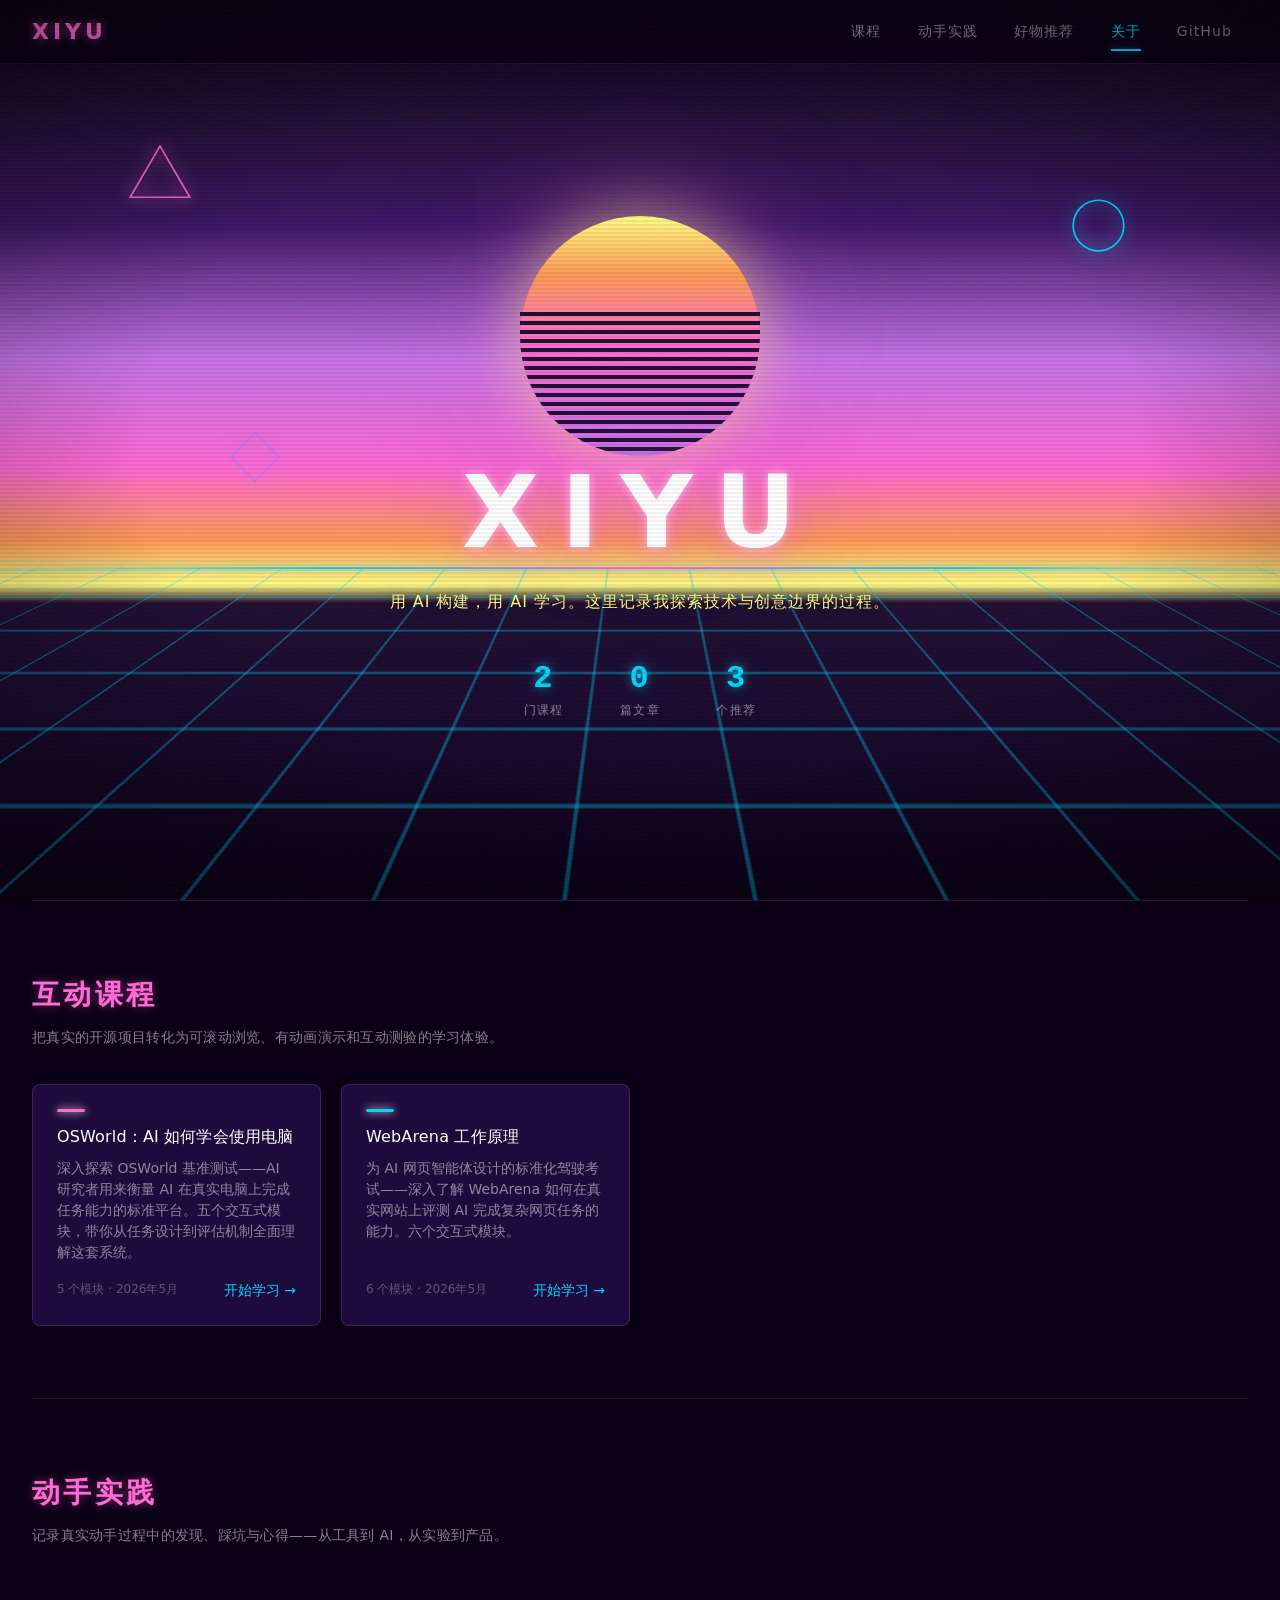
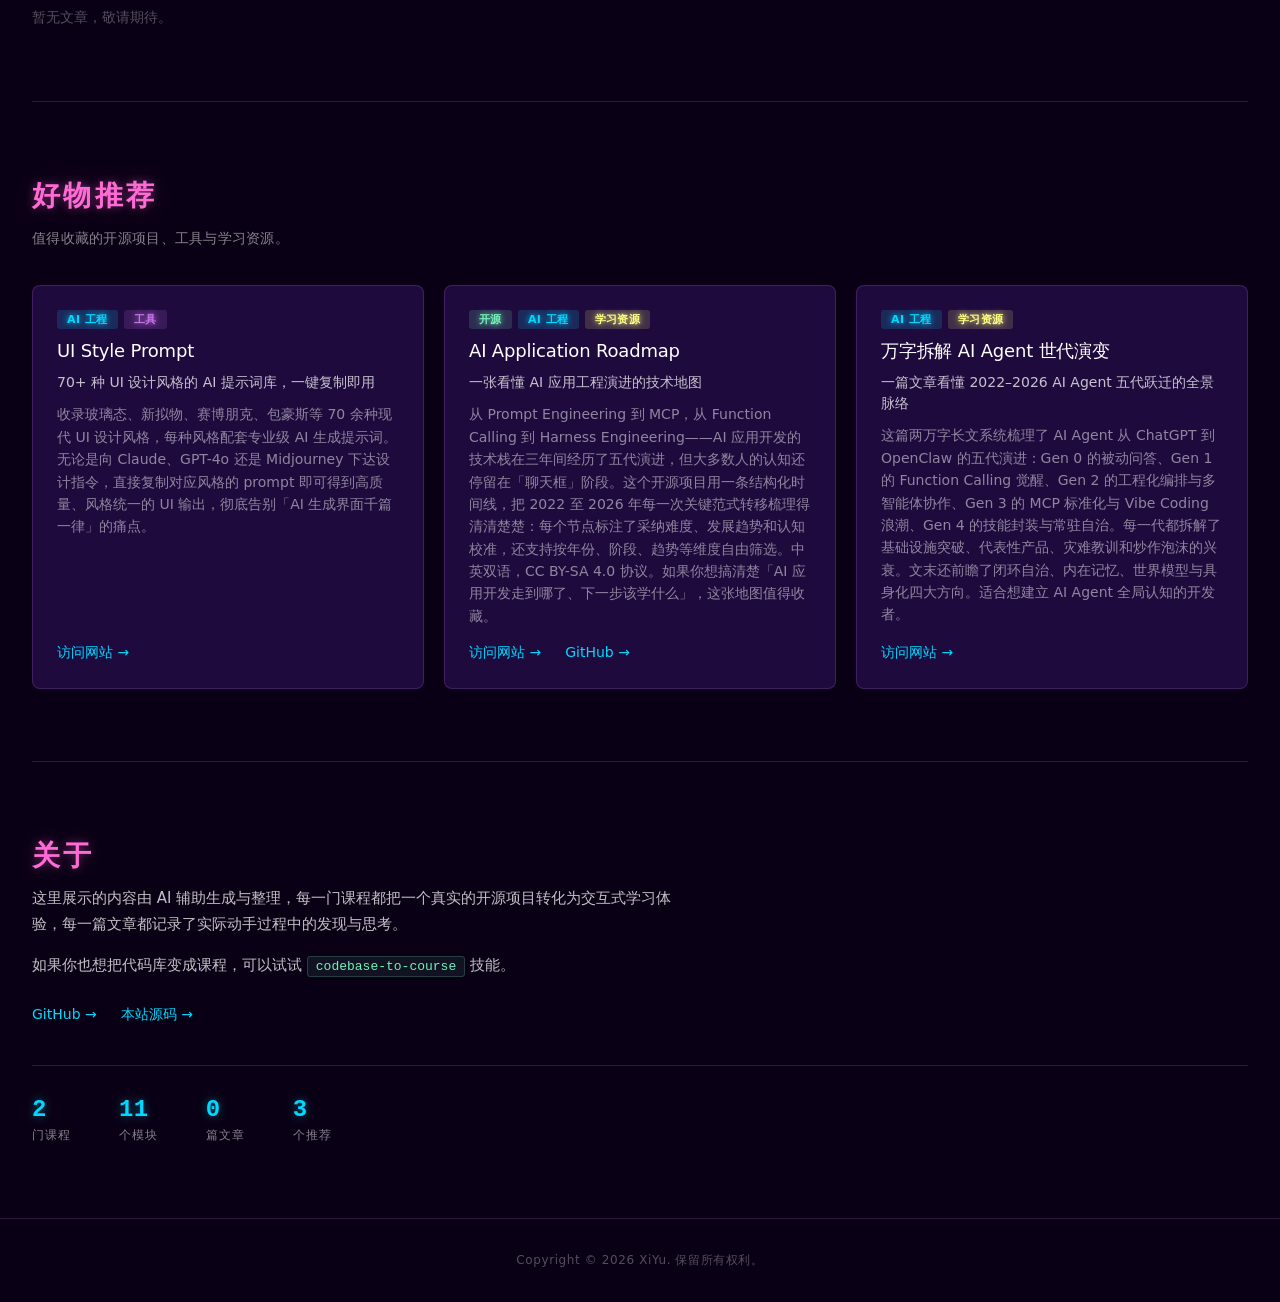
==== commit 1efea65b: "fix: sort content by date desc; bust CDN cache with ?v= stamp build-catalog.py now sorts courses/art" ====
--- a/index.html
+++ b/index.html
@@ -4,7 +4,7 @@
   <meta charset="UTF-8">
   <meta name="viewport" content="width=device-width, initial-scale=1.0">
   <title>XiYu · 个人主页</title>
-  <link rel="stylesheet" href="styles.css">
+  <link rel="stylesheet" href="styles.css?v=20260507">
 </head>
 <body>
   <div class="vw-scanlines" aria-hidden="true"></div>
@@ -140,6 +140,6 @@
     <p>Copyright &copy; 2026 XiYu. 保留所有权利。</p>
   </footer>
 
-  <script src="main.js"></script>
+  <script src="main.js?v=20260507"></script>
 </body>
 </html>
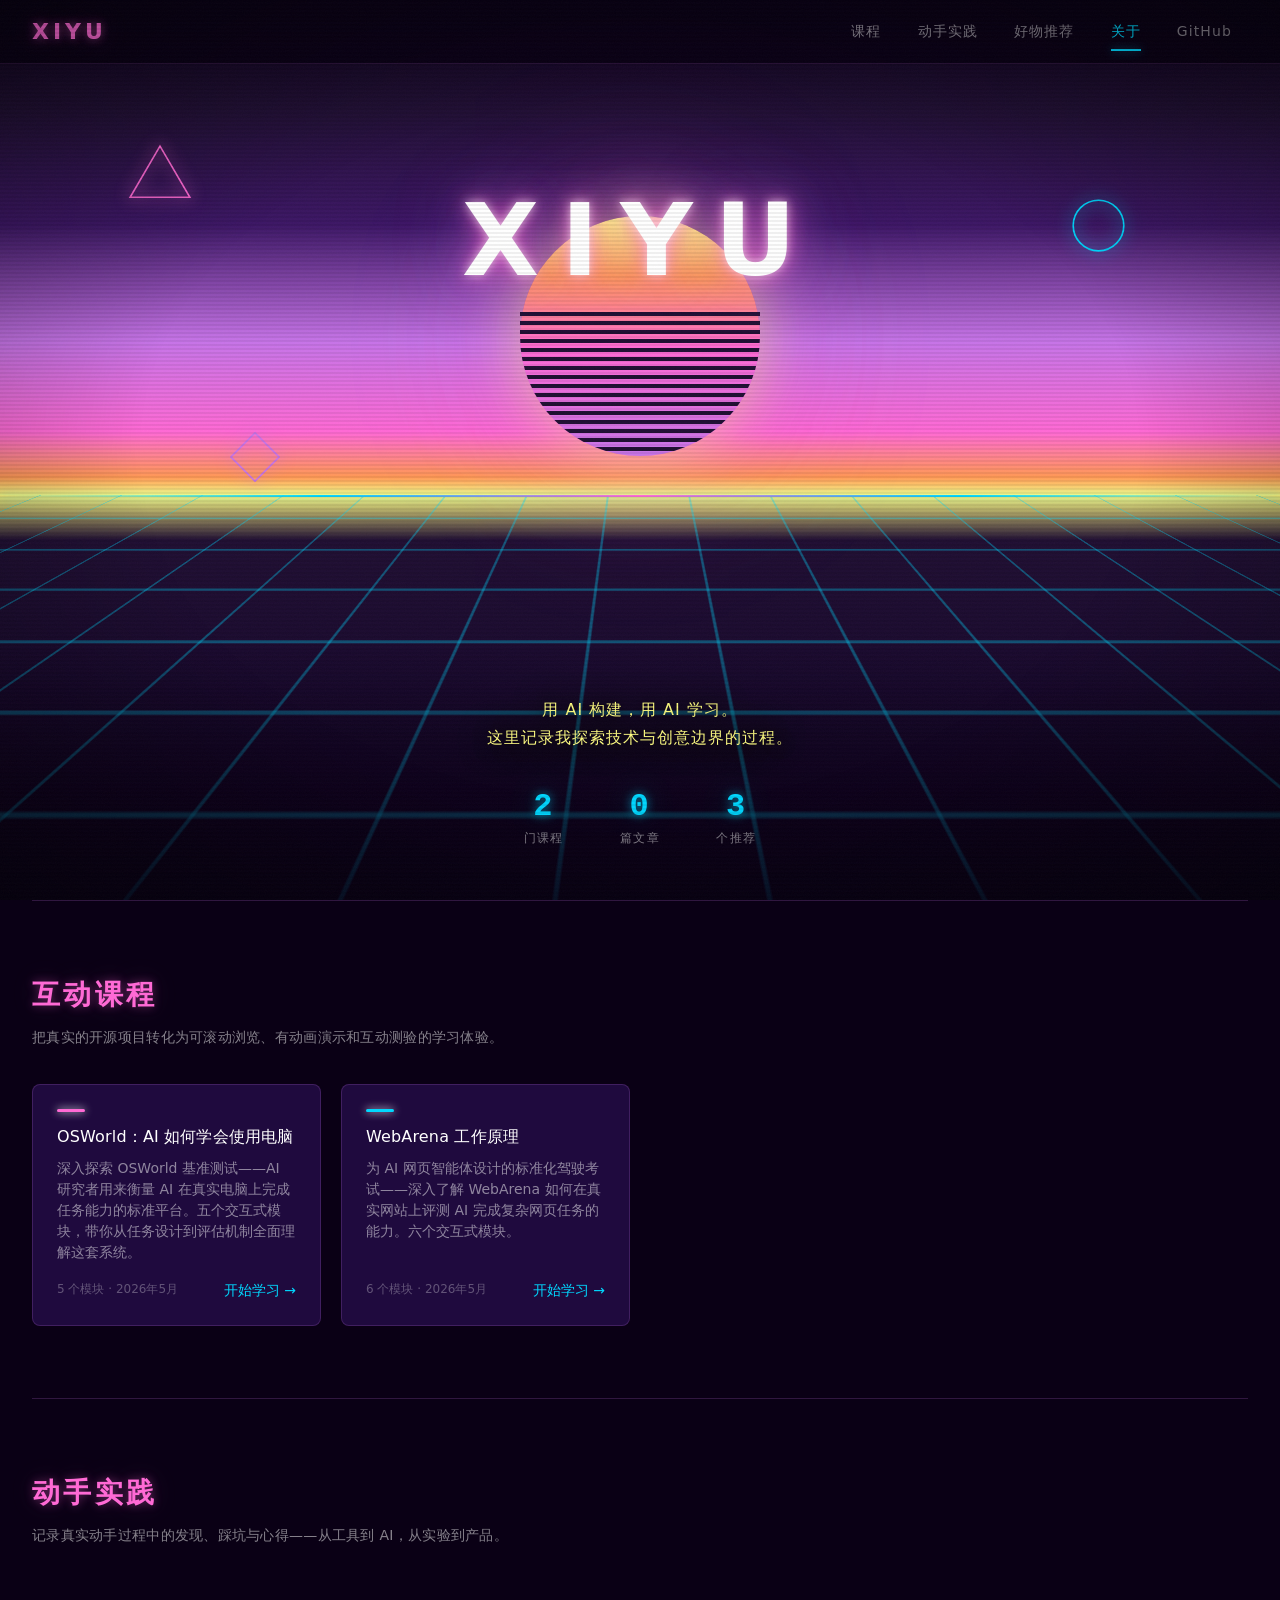
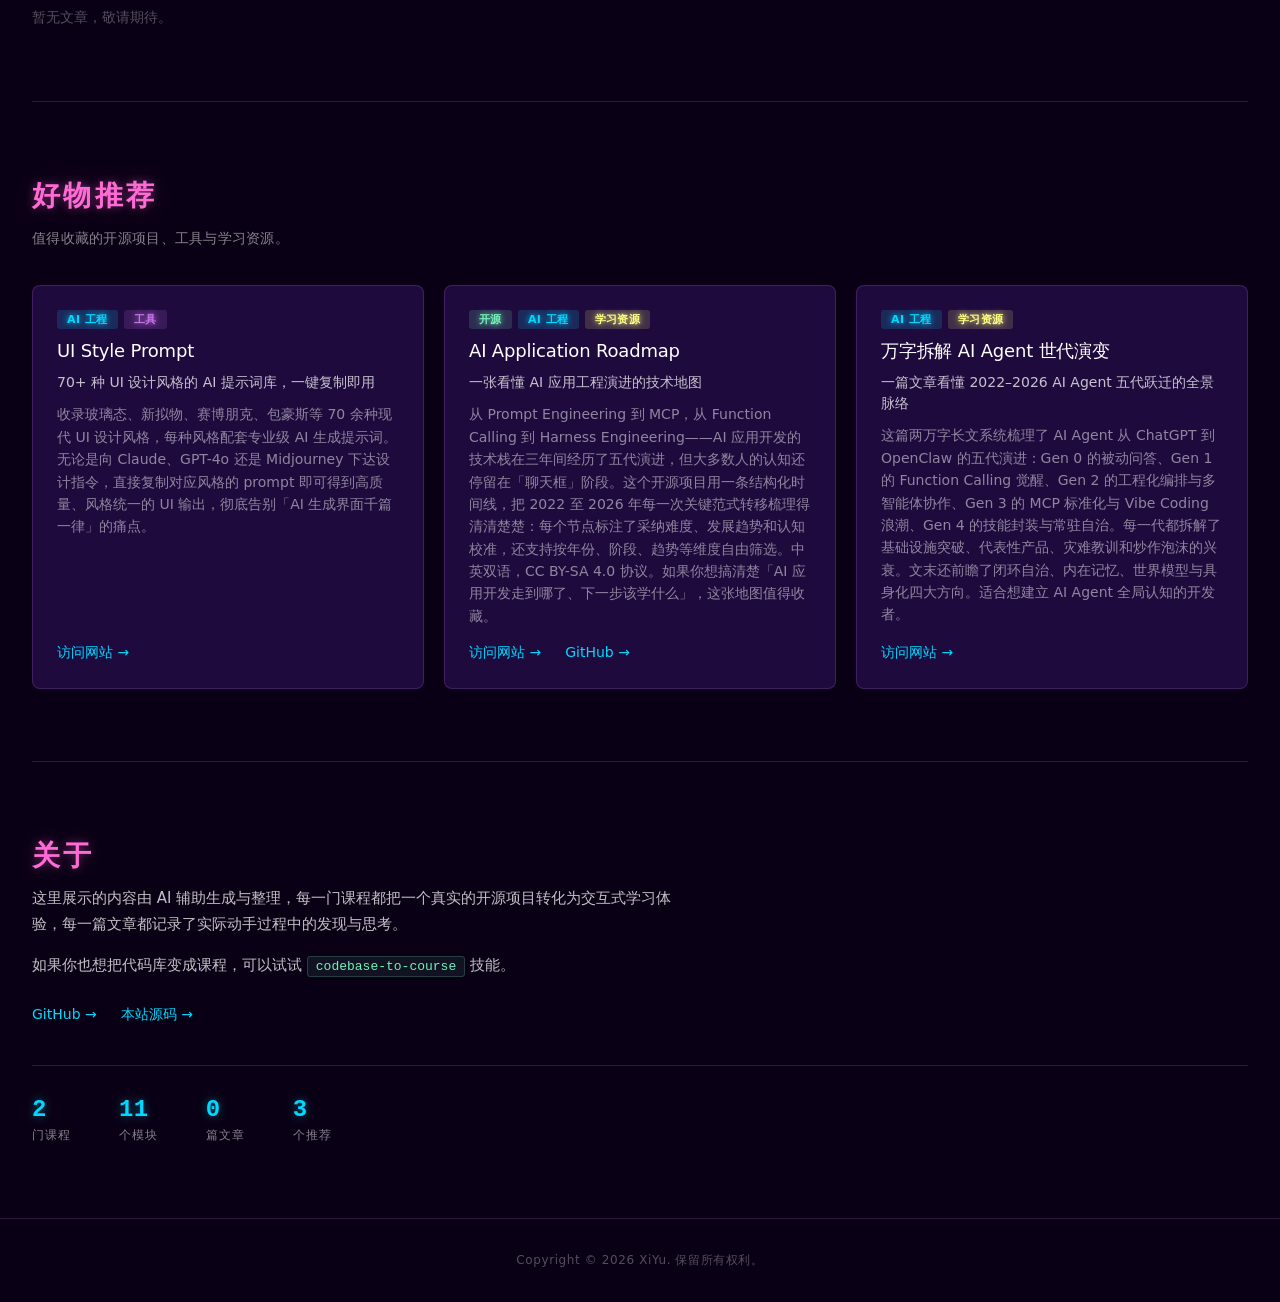
==== commit 09788a99: "fix: pin hero subtitle to bottom dark zone; split subtitle into two lines Use position:absolute bott" ====
--- a/index.html
+++ b/index.html
@@ -54,19 +54,21 @@
       </div>
 
       <h1 class="hero-title">XiYu</h1>
-      <p class="hero-subtitle">用 AI 构建，用 AI 学习。这里记录我探索技术与创意边界的过程。</p>
-      <div class="hero-stats">
-        <div class="hero-stat">
-          <span class="hero-stat-num" id="hero-stat-courses">–</span>
-          <span class="hero-stat-label">门课程</span>
-        </div>
-        <div class="hero-stat">
-          <span class="hero-stat-num" id="hero-stat-articles">–</span>
-          <span class="hero-stat-label">篇文章</span>
-        </div>
-        <div class="hero-stat">
-          <span class="hero-stat-num" id="hero-stat-recs">–</span>
-          <span class="hero-stat-label">个推荐</span>
+      <div class="hero-bottom">
+        <p class="hero-subtitle">用 AI 构建，用 AI 学习。<br>这里记录我探索技术与创意边界的过程。</p>
+        <div class="hero-stats">
+          <div class="hero-stat">
+            <span class="hero-stat-num" id="hero-stat-courses">–</span>
+            <span class="hero-stat-label">门课程</span>
+          </div>
+          <div class="hero-stat">
+            <span class="hero-stat-num" id="hero-stat-articles">–</span>
+            <span class="hero-stat-label">篇文章</span>
+          </div>
+          <div class="hero-stat">
+            <span class="hero-stat-num" id="hero-stat-recs">–</span>
+            <span class="hero-stat-label">个推荐</span>
+          </div>
         </div>
       </div>
     </section>
--- a/styles.css
+++ b/styles.css
@@ -243,22 +243,22 @@
   display: flex;
   flex-direction: column;
   align-items: center;
-  justify-content: flex-end;
+  justify-content: flex-start;
   text-align: center;
   overflow: hidden;
   margin: 0 -32px;
-  padding: 120px 32px 180px;
+  padding: 60px 32px 0;
   background: linear-gradient(
     180deg,
     #0a0015 0%,
     #200f33 12%,
     #3d1766 25%,
-    #c774e8 40%,
-    #ff6ad5 52%,
-    #ff9a56 60%,
-    #fffd82 65%,
-    #200f33 67%,
-    #1a0a2e 80%,
+    #c774e8 38%,
+    #ff6ad5 48%,
+    #ff9a56 53%,
+    #fffd82 55%,
+    #200f33 60%,
+    #1a0a2e 75%,
     #0a0015 100%
   );
 }
@@ -306,7 +306,7 @@
 .vw-horizon {
   position: absolute;
   left: 0; right: 0;
-  top: 63%;
+  top: 55%;
   height: 2px;
   background: linear-gradient(90deg, transparent, var(--vw-cyan), var(--vw-pink), var(--vw-cyan), transparent);
   box-shadow:
@@ -319,7 +319,7 @@
 .vw-grid-floor {
   position: absolute;
   left: -60%; right: -60%;
-  top: 63%;
+  top: 55%;
   bottom: 0;
   background:
     repeating-linear-gradient(
@@ -385,21 +385,33 @@
     0 0 40px rgba(255,106,213,0.5),
     0 0 80px rgba(199,116,232,0.35),
     0 0 120px rgba(0,216,255,0.2);
+  margin-top: clamp(48px, 14vh, 140px);
   margin-bottom: 20px;
   animation: neonFlicker 8s ease-in-out infinite;
 }
 
 .hero-subtitle {
-  position: relative;
-  z-index: 3;
   font-size: 16px;
   font-weight: 300;
   letter-spacing: 0.06em;
   color: var(--vw-yellow);
   max-width: 520px;
-  margin: 0 auto 48px;
+  margin: 0 auto 40px;
   line-height: 1.7;
-  text-shadow: 0 1px 12px rgba(0,0,0,0.6);
+  text-shadow: 0 1px 16px rgba(0,0,0,0.9), 0 0 32px rgba(0,0,0,0.7);
+}
+
+.hero-bottom {
+  position: absolute;
+  bottom: 0;
+  left: 0;
+  right: 0;
+  z-index: 3;
+  display: flex;
+  flex-direction: column;
+  align-items: center;
+  padding: 48px 32px 52px;
+  background: linear-gradient(0deg, rgba(10,0,21,0.75) 0%, transparent 100%);
 }
 
 .hero-stats {
@@ -875,15 +887,16 @@
   .nav-hamburger { display: flex; }
   .nav-inner { padding: 0 20px; }
   .main-content { padding: 0 20px; }
-  .hero { padding: 100px 20px 160px; min-height: 85vh; margin: 0 -20px; }
-  .hero-title { letter-spacing: 0.14em; }
+  .hero { padding: 40px 20px 0; min-height: 85vh; margin: 0 -20px; }
+  .hero-title { letter-spacing: 0.14em; margin-top: clamp(32px, 8vh, 80px); }
+  .hero-bottom { padding: 32px 20px 40px; }
   .hero-stats { gap: 32px; }
   .content-section { padding: 48px 0; }
   .about-stats { gap: 32px; flex-wrap: wrap; }
 
   .vw-sun { top: 10%; }
-  .vw-grid-floor { top: 56%; }
-  .vw-horizon { top: 56%; }
+  .vw-grid-floor { top: 50%; }
+  .vw-horizon { top: 50%; }
   .vw-geo-1 { left: 4%; }
   .vw-geo-3 { left: 8%; }
 }
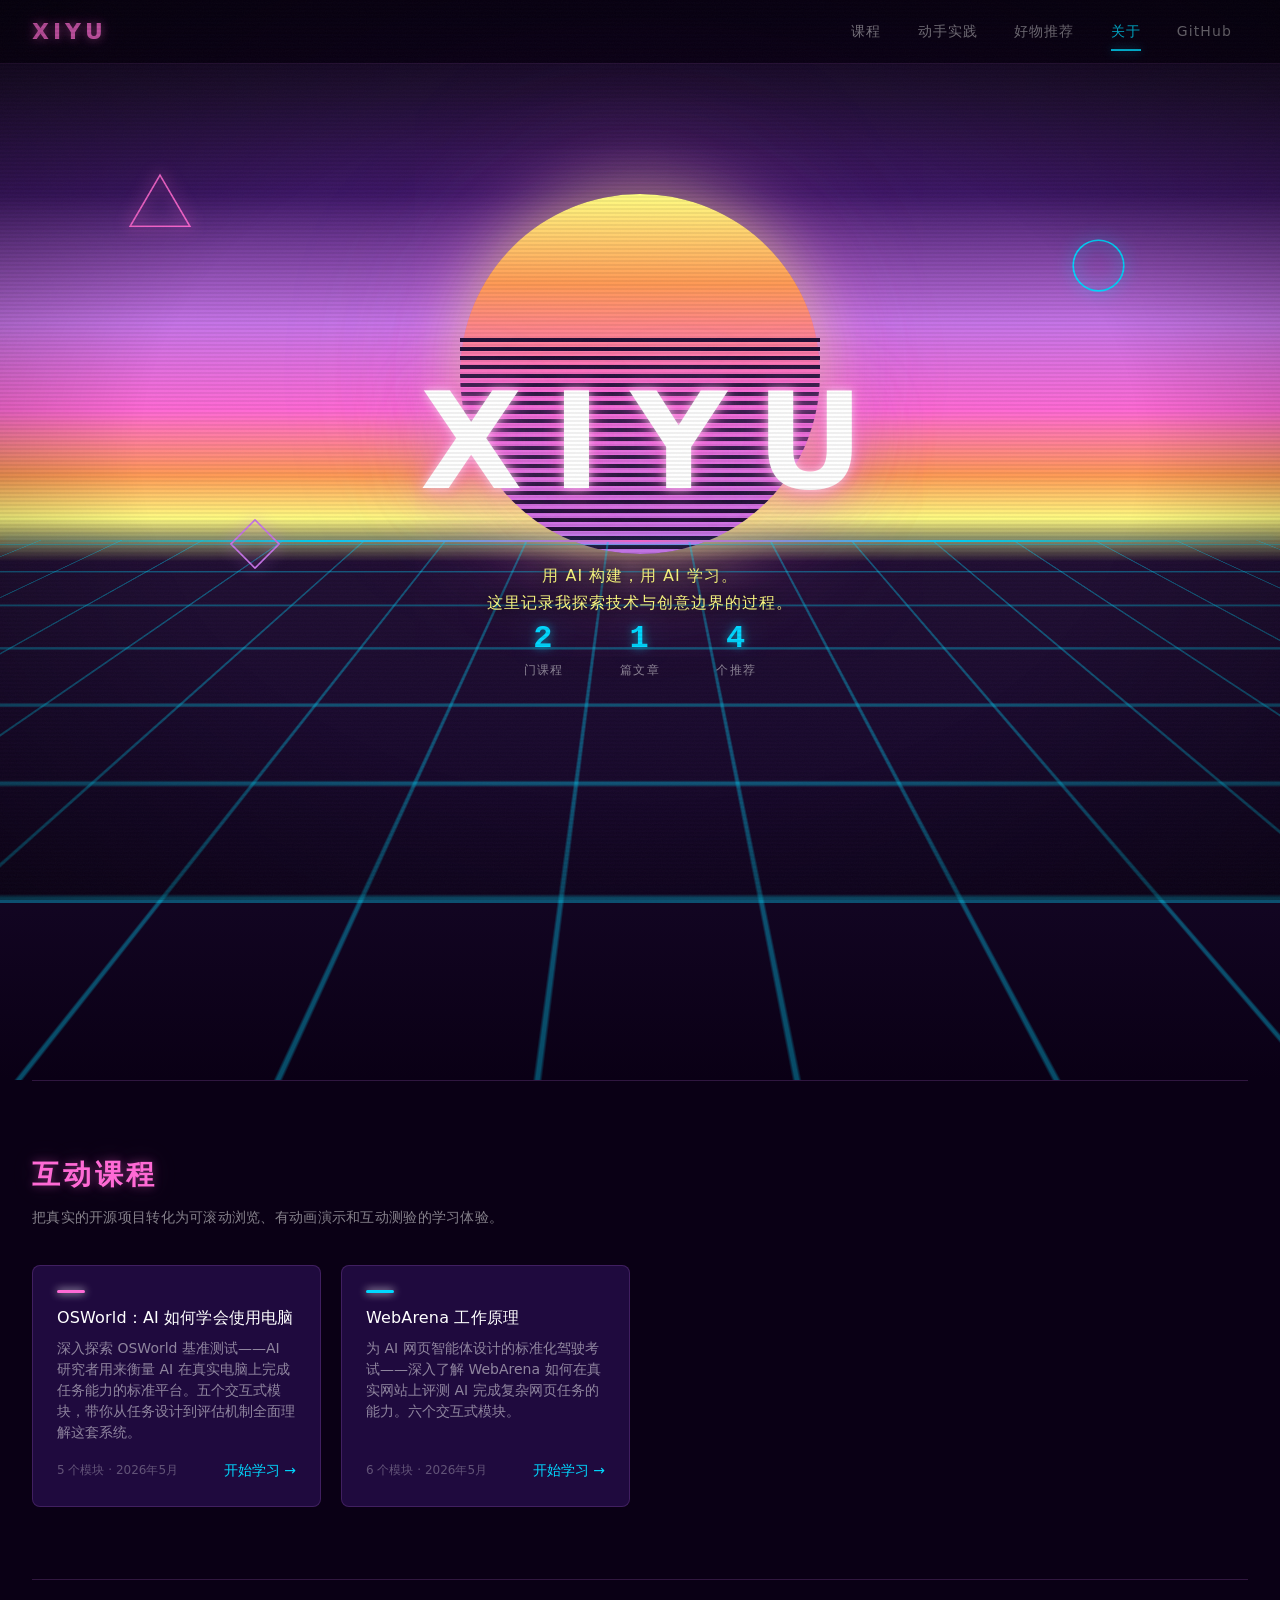
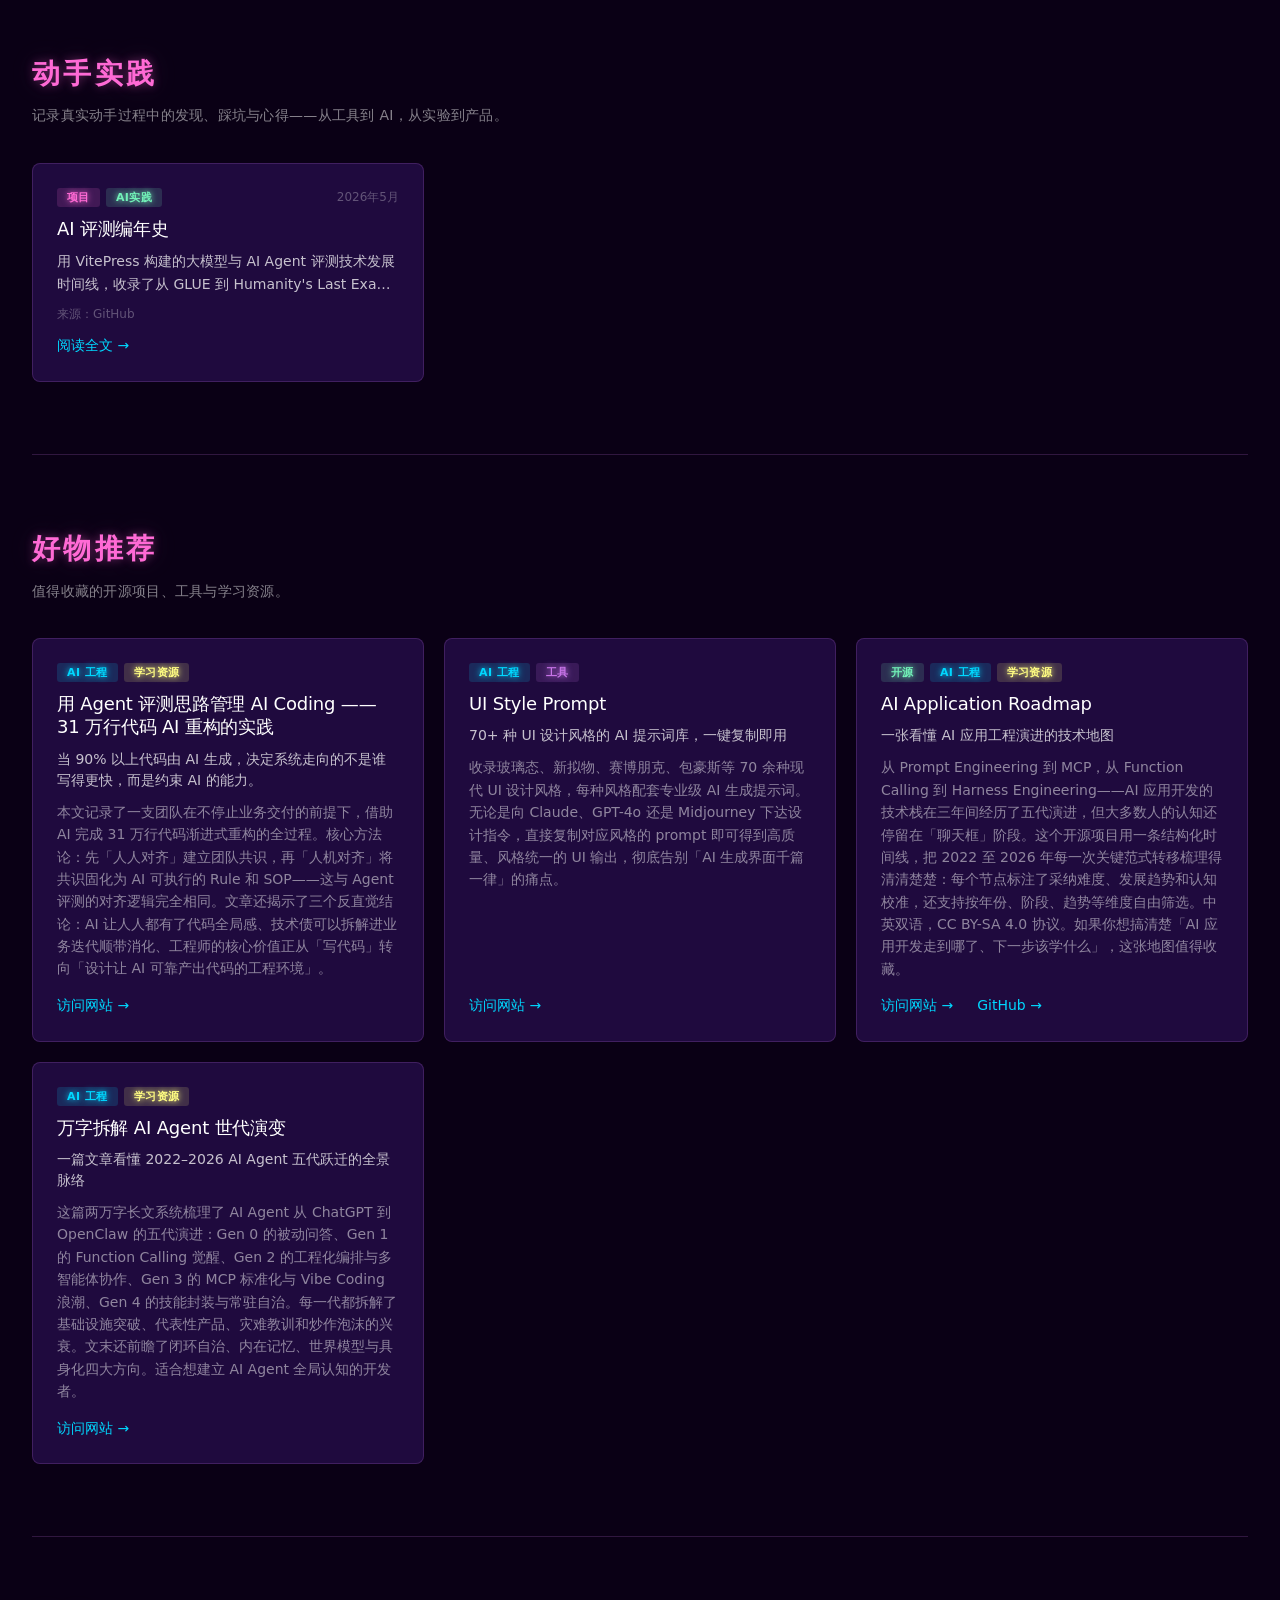
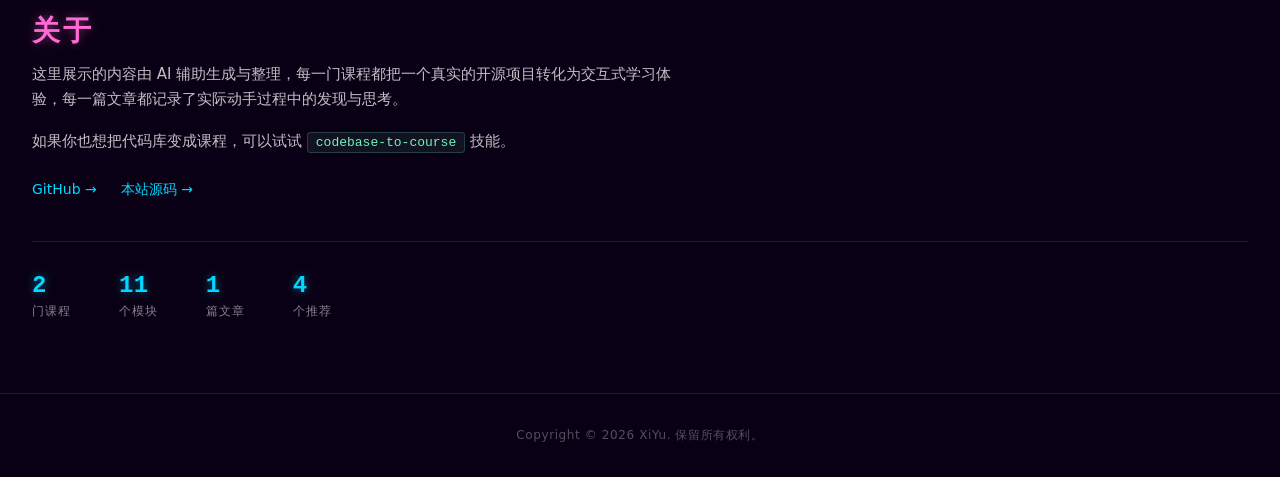
==== commit ddcf265c: "feat: add recommendation — ai-coding-refactor-agent" ====
--- a/index.html
+++ b/index.html
@@ -4,7 +4,7 @@
   <meta charset="UTF-8">
   <meta name="viewport" content="width=device-width, initial-scale=1.0">
   <title>XiYu · 个人主页</title>
-  <link rel="stylesheet" href="styles.css?v=20260507">
+  <link rel="stylesheet" href="styles.css?v=20260508">
 </head>
 <body>
   <div class="vw-scanlines" aria-hidden="true"></div>
@@ -54,21 +54,19 @@
       </div>
 
       <h1 class="hero-title">XiYu</h1>
-      <div class="hero-bottom">
-        <p class="hero-subtitle">用 AI 构建，用 AI 学习。<br>这里记录我探索技术与创意边界的过程。</p>
-        <div class="hero-stats">
-          <div class="hero-stat">
-            <span class="hero-stat-num" id="hero-stat-courses">–</span>
-            <span class="hero-stat-label">门课程</span>
-          </div>
-          <div class="hero-stat">
-            <span class="hero-stat-num" id="hero-stat-articles">–</span>
-            <span class="hero-stat-label">篇文章</span>
-          </div>
-          <div class="hero-stat">
-            <span class="hero-stat-num" id="hero-stat-recs">–</span>
-            <span class="hero-stat-label">个推荐</span>
-          </div>
+      <p class="hero-subtitle">用 AI 构建，用 AI 学习。<br>这里记录我探索技术与创意边界的过程。</p>
+      <div class="hero-stats">
+        <div class="hero-stat">
+          <span class="hero-stat-num" id="hero-stat-courses">–</span>
+          <span class="hero-stat-label">门课程</span>
+        </div>
+        <div class="hero-stat">
+          <span class="hero-stat-num" id="hero-stat-articles">–</span>
+          <span class="hero-stat-label">篇文章</span>
+        </div>
+        <div class="hero-stat">
+          <span class="hero-stat-num" id="hero-stat-recs">–</span>
+          <span class="hero-stat-label">个推荐</span>
         </div>
       </div>
     </section>
@@ -142,6 +140,6 @@
     <p>Copyright &copy; 2026 XiYu. 保留所有权利。</p>
   </footer>
 
-  <script src="main.js?v=20260507"></script>
+  <script src="main.js?v=20260508"></script>
 </body>
 </html>
--- a/styles.css
+++ b/styles.css
@@ -247,18 +247,18 @@
   text-align: center;
   overflow: hidden;
   margin: 0 -32px;
-  padding: 60px 32px 0;
+  padding: 0 32px calc(50vh - 50px);
   background: linear-gradient(
     180deg,
     #0a0015 0%,
-    #200f33 12%,
-    #3d1766 25%,
-    #c774e8 38%,
-    #ff6ad5 48%,
-    #ff9a56 53%,
-    #fffd82 55%,
-    #200f33 60%,
-    #1a0a2e 75%,
+    #200f33 8%,
+    #3d1766 18%,
+    #c774e8 30%,
+    #ff6ad5 38%,
+    #ff9a56 44%,
+    #fffd82 48%,
+    #200f33 52%,
+    #1a0a2e 68%,
     #0a0015 100%
   );
 }
@@ -266,10 +266,10 @@
 /* ── Geometric Sun ────────────────────────────────── */
 .vw-sun {
   position: absolute;
-  top: 24%;
+  top: 18%;
   left: 50%;
   transform: translateX(-50%);
-  width: clamp(140px, 22vw, 240px);
+  width: clamp(200px, min(44vw, 40vh), 385px);
   aspect-ratio: 1;
   border-radius: 50%;
   background: linear-gradient(
@@ -306,7 +306,7 @@
 .vw-horizon {
   position: absolute;
   left: 0; right: 0;
-  top: 55%;
+  top: 50%;
   height: 2px;
   background: linear-gradient(90deg, transparent, var(--vw-cyan), var(--vw-pink), var(--vw-cyan), transparent);
   box-shadow:
@@ -319,7 +319,7 @@
 .vw-grid-floor {
   position: absolute;
   left: -60%; right: -60%;
-  top: 55%;
+  top: 50%;
   bottom: 0;
   background:
     repeating-linear-gradient(
@@ -373,7 +373,7 @@
 .hero-title {
   position: relative;
   z-index: 3;
-  font-size: clamp(52px, 12vw, 100px);
+  font-size: clamp(69px, 16vw, 133px);
   font-weight: 800;
   letter-spacing: 0.22em;
   text-transform: uppercase;
@@ -385,33 +385,23 @@
     0 0 40px rgba(255,106,213,0.5),
     0 0 80px rgba(199,116,232,0.35),
     0 0 120px rgba(0,216,255,0.2);
-  margin-top: clamp(48px, 14vh, 140px);
-  margin-bottom: 20px;
+  margin-top: 41vh;
+  margin-bottom: 0;
+  margin-left: 0.25em;
   animation: neonFlicker 8s ease-in-out infinite;
 }
 
 .hero-subtitle {
+  position: absolute;
+  top: 52%;
+  z-index: 3;
   font-size: 16px;
   font-weight: 300;
   letter-spacing: 0.06em;
   color: var(--vw-yellow);
   max-width: 520px;
-  margin: 0 auto 40px;
   line-height: 1.7;
   text-shadow: 0 1px 16px rgba(0,0,0,0.9), 0 0 32px rgba(0,0,0,0.7);
-}
-
-.hero-bottom {
-  position: absolute;
-  bottom: 0;
-  left: 0;
-  right: 0;
-  z-index: 3;
-  display: flex;
-  flex-direction: column;
-  align-items: center;
-  padding: 48px 32px 52px;
-  background: linear-gradient(0deg, rgba(10,0,21,0.75) 0%, transparent 100%);
 }
 
 .hero-stats {
@@ -420,6 +410,7 @@
   display: flex;
   justify-content: center;
   gap: 56px;
+  margin-top: 12vh;
 }
 
 .hero-stat {
@@ -887,14 +878,13 @@
   .nav-hamburger { display: flex; }
   .nav-inner { padding: 0 20px; }
   .main-content { padding: 0 20px; }
-  .hero { padding: 40px 20px 0; min-height: 85vh; margin: 0 -20px; }
-  .hero-title { letter-spacing: 0.14em; margin-top: clamp(32px, 8vh, 80px); }
-  .hero-bottom { padding: 32px 20px 40px; }
+  .hero { padding: 0 20px calc(50vh - 50px); min-height: 85vh; margin: 0 -20px; }
+  .hero-title { letter-spacing: 0.14em; margin-top: 26vh; }
   .hero-stats { gap: 32px; }
   .content-section { padding: 48px 0; }
   .about-stats { gap: 32px; flex-wrap: wrap; }
 
-  .vw-sun { top: 10%; }
+  .vw-sun { top: 18%; }
   .vw-grid-floor { top: 50%; }
   .vw-horizon { top: 50%; }
   .vw-geo-1 { left: 4%; }
@@ -902,7 +892,7 @@
 }
 
 @media (max-width: 480px) {
-  .hero-title { font-size: 42px; letter-spacing: 0.1em; }
+  .hero-title { font-size: 56px; letter-spacing: 0.1em; }
   .hero-subtitle { font-size: 14px; }
   .hero-stats { flex-wrap: wrap; gap: 24px; }
   .article-grid { grid-template-columns: 1fr; }
